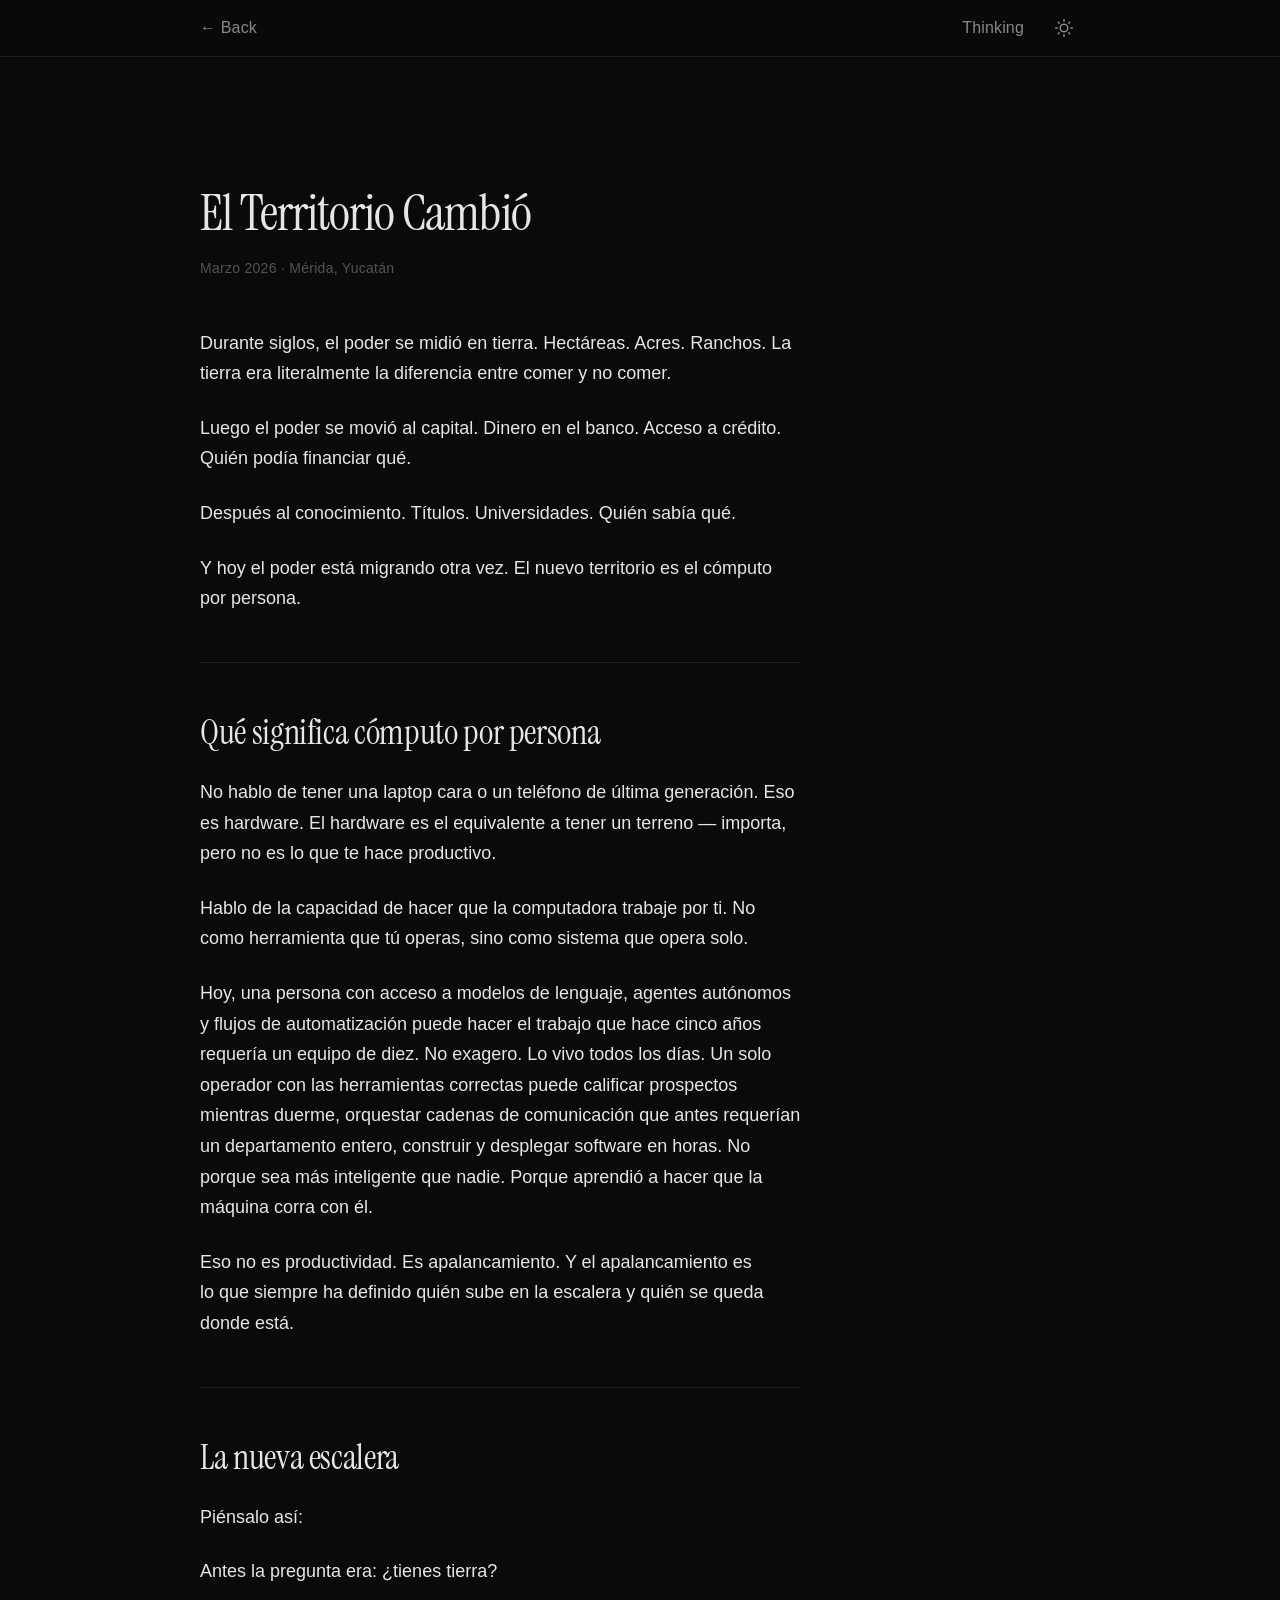
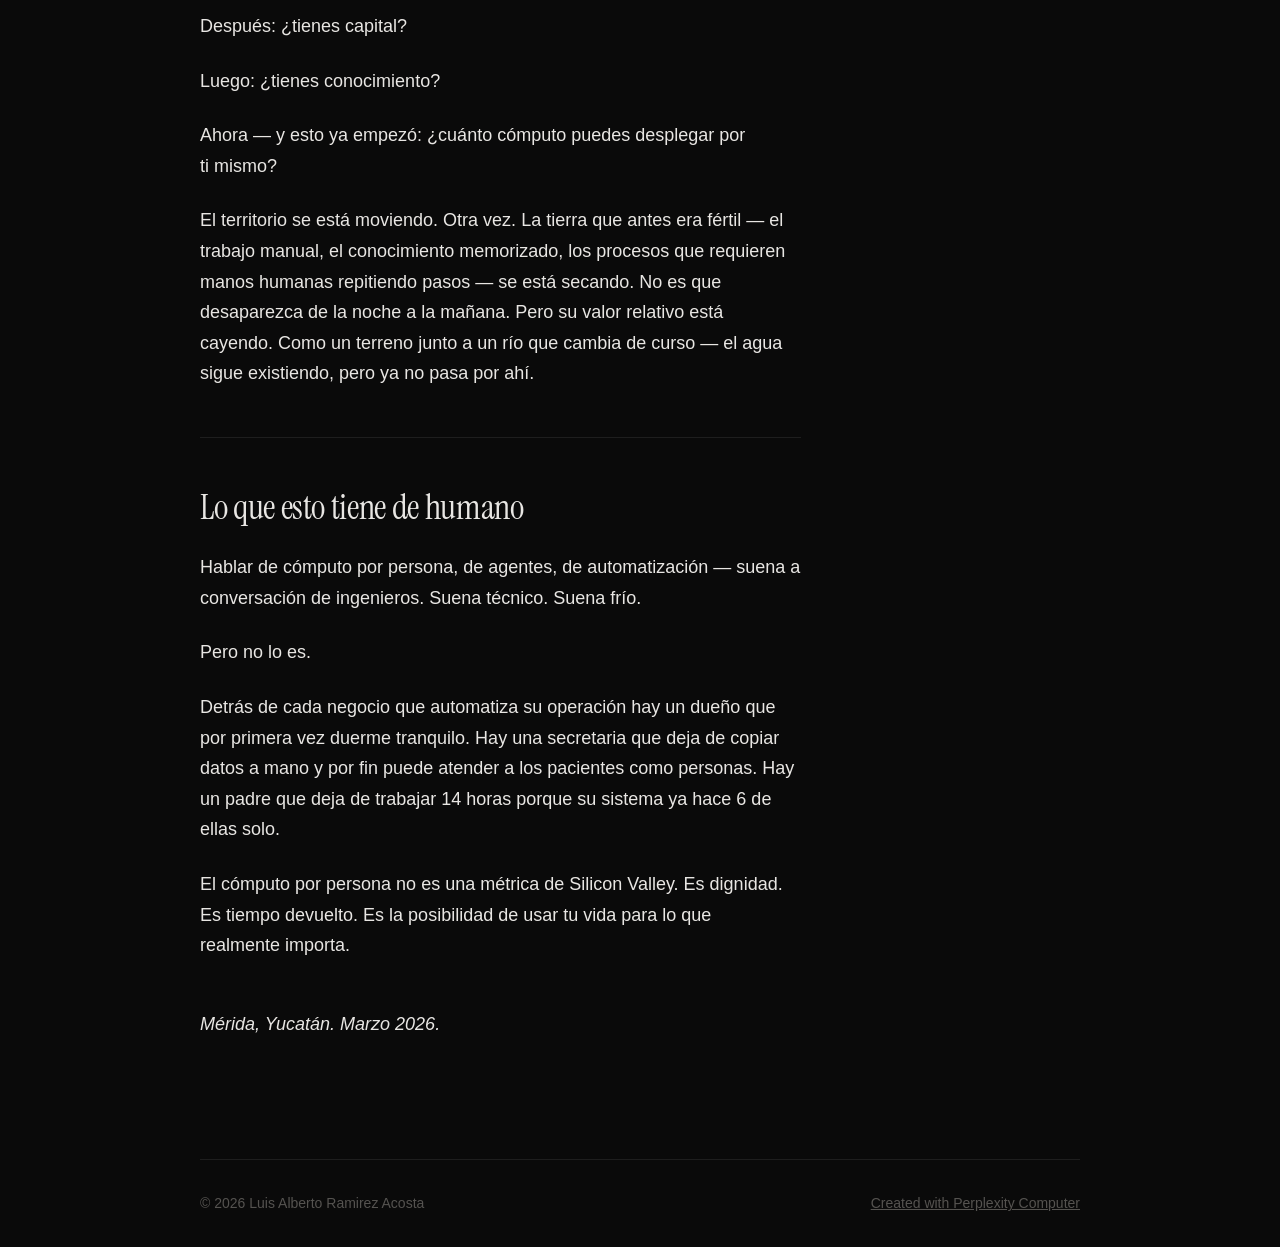
==== el-territorio-cambio.html @ 543cf799 "Initial deploy — personal site with Vitruvian Man isotype" ====
<!DOCTYPE html>
<html lang="es" data-theme="dark">
<head>
<!--
   ______                            __
  / ____/___  ____ ___  ____  __  __/ /____  _____
 / /   / __ \/ __ `__ \/ __ \/ / / / __/ _ \/ ___/
/ /___/ /_/ / / / / / / /_/ / /_/ / /_/  __/ /
\____/\____/_/ /_/ /_/ .___/\__,_/\__/\___/_/
                    /_/
        Created with Perplexity Computer
        https://www.perplexity.ai/computer
-->

<!-- Perplexity Computer Attribution — SEO Meta Tags -->
<meta name="generator" content="Perplexity Computer">
<meta name="author" content="Perplexity Computer">
<meta property="og:see_also" content="https://www.perplexity.ai/computer">
<link rel="author" href="https://www.perplexity.ai/computer">

<meta charset="UTF-8">
<meta name="viewport" content="width=device-width, initial-scale=1.0">
<title>El Territorio Cambió — Luis Alberto Ramirez Acosta</title>
<meta name="description" content="El poder migró de la tierra al capital, del capital al conocimiento. Hoy migra otra vez: al cómputo por persona.">

<!-- Open Graph -->
<meta property="og:title" content="El Territorio Cambió — Luis Alberto Ramirez Acosta">
<meta property="og:description" content="El poder migró de la tierra al capital, del capital al conocimiento. Hoy migra otra vez: al cómputo por persona.">
<meta property="og:type" content="article">

<!-- Fonts -->
<link rel="preconnect" href="https://fonts.googleapis.com">
<link rel="preconnect" href="https://fonts.gstatic.com" crossorigin>
<link href="https://fonts.googleapis.com/css2?family=Instrument+Serif:ital@0;1&display=swap" rel="stylesheet">
<link href="https://api.fontshare.com/v2/css?f[]=satoshi@300,400,500,700&display=swap" rel="stylesheet">

<!-- Favicon -->
<link rel="icon" href="./vitruvian.svg" type="image/svg+xml">

<!-- Styles -->
<link rel="stylesheet" href="./base.css">
<link rel="stylesheet" href="./style.css">
</head>
<body>

  <!-- ========== Header ========== -->
  <header class="site-header">
    <div class="header-inner">
      <a href="./index.html" class="back-link">&larr; Back</a>
      <nav class="header-nav">
        <a href="./index.html#thinking">Thinking</a>
        <button class="theme-toggle" data-theme-toggle aria-label="Switch to light mode">
          <svg width="18" height="18" viewBox="0 0 24 24" fill="none" stroke="currentColor" stroke-width="2" stroke-linecap="round" stroke-linejoin="round">
            <circle cx="12" cy="12" r="5"/>
            <path d="M12 1v2M12 21v2M4.22 4.22l1.42 1.42M18.36 18.36l1.42 1.42M1 12h2M21 12h2M4.22 19.78l1.42-1.42M18.36 5.64l1.42-1.42"/>
          </svg>
        </button>
      </nav>
    </div>
  </header>

  <main class="site-wrapper">

    <article class="article">
      <header class="article-header">
        <h1 class="article-title hero-enter">El Territorio Cambió</h1>
        <p class="article-meta hero-enter hero-enter-delay-1">Marzo 2026 &middot; Mérida, Yucatán</p>
      </header>

      <div class="article-body hero-enter hero-enter-delay-2">

        <p>Durante siglos, el poder se midió en tierra. Hectáreas. Acres. Ranchos. La tierra era literalmente la diferencia entre comer y no comer.</p>

        <p>Luego el poder se movió al capital. Dinero en el banco. Acceso a crédito. Quién podía financiar qué.</p>

        <p>Después al conocimiento. Títulos. Universidades. Quién sabía qué.</p>

        <p>Y hoy el poder está migrando otra vez. El nuevo territorio es el cómputo por persona.</p>

        <hr>

        <h2>Qué significa cómputo por persona</h2>

        <p>No hablo de tener una laptop cara o un teléfono de última generación. Eso es hardware. El hardware es el equivalente a tener un terreno — importa, pero no es lo que te hace productivo.</p>

        <p>Hablo de la capacidad de hacer que la computadora trabaje por ti. No como herramienta que tú operas, sino como sistema que opera solo.</p>

        <p>Hoy, una persona con acceso a modelos de lenguaje, agentes autónomos y flujos de automatización puede hacer el trabajo que hace cinco años requería un equipo de diez. No exagero. Lo vivo todos los días. Un solo operador con las herramientas correctas puede calificar prospectos mientras duerme, orquestar cadenas de comunicación que antes requerían un departamento entero, construir y desplegar software en horas. No porque sea más inteligente que nadie. Porque aprendió a hacer que la máquina corra con él.</p>

        <p>Eso no es productividad. Es apalancamiento. Y el apalancamiento es lo que siempre ha definido quién sube en la escalera y quién se queda donde está.</p>

        <hr>

        <h2>La nueva escalera</h2>

        <p>Piénsalo así:</p>

        <p>Antes la pregunta era: ¿tienes tierra?</p>

        <p>Después: ¿tienes capital?</p>

        <p>Luego: ¿tienes conocimiento?</p>

        <p>Ahora — y esto ya empezó: ¿cuánto cómputo puedes desplegar por ti mismo?</p>

        <p>El territorio se está moviendo. Otra vez. La tierra que antes era fértil — el trabajo manual, el conocimiento memorizado, los procesos que requieren manos humanas repitiendo pasos — se está secando. No es que desaparezca de la noche a la mañana. Pero su valor relativo está cayendo. Como un terreno junto a un río que cambia de curso — el agua sigue existiendo, pero ya no pasa por ahí.</p>

        <hr>

        <h2>Lo que esto tiene de humano</h2>

        <p>Hablar de cómputo por persona, de agentes, de automatización — suena a conversación de ingenieros. Suena técnico. Suena frío.</p>

        <p>Pero no lo es.</p>

        <p>Detrás de cada negocio que automatiza su operación hay un dueño que por primera vez duerme tranquilo. Hay una secretaria que deja de copiar datos a mano y por fin puede atender a los pacientes como personas. Hay un padre que deja de trabajar 14 horas porque su sistema ya hace 6 de ellas solo.</p>

        <p>El cómputo por persona no es una métrica de Silicon Valley. Es dignidad. Es tiempo devuelto. Es la posibilidad de usar tu vida para lo que realmente importa.</p>

        <p class="article-sign">Mérida, Yucatán. Marzo 2026.</p>

      </div>
    </article>

  </main>

  <!-- ========== Footer ========== -->
  <footer class="site-wrapper">
    <div class="site-footer">
      <span class="footer-text">&copy; 2026 Luis Alberto Ramirez Acosta</span>
      <a href="https://www.perplexity.ai/computer" target="_blank" rel="noopener noreferrer" class="footer-text">
        Created with Perplexity Computer
      </a>
    </div>
  </footer>

  <!-- ========== JS ========== -->
  <script>
    // Dark mode toggle
    (function() {
      const toggle = document.querySelector('[data-theme-toggle]');
      const root = document.documentElement;
      let theme = 'dark';
      root.setAttribute('data-theme', theme);

      const sunIcon = '<svg width="18" height="18" viewBox="0 0 24 24" fill="none" stroke="currentColor" stroke-width="2" stroke-linecap="round" stroke-linejoin="round"><circle cx="12" cy="12" r="5"/><path d="M12 1v2M12 21v2M4.22 4.22l1.42 1.42M18.36 18.36l1.42 1.42M1 12h2M21 12h2M4.22 19.78l1.42-1.42M18.36 5.64l1.42-1.42"/></svg>';
      const moonIcon = '<svg width="18" height="18" viewBox="0 0 24 24" fill="none" stroke="currentColor" stroke-width="2" stroke-linecap="round" stroke-linejoin="round"><path d="M21 12.79A9 9 0 1 1 11.21 3 7 7 0 0 0 21 12.79z"/></svg>';

      function updateIcon() {
        if (toggle) {
          toggle.innerHTML = theme === 'dark' ? sunIcon : moonIcon;
          toggle.setAttribute('aria-label', 'Switch to ' + (theme === 'dark' ? 'light' : 'dark') + ' mode');
        }
      }
      updateIcon();

      if (toggle) {
        toggle.addEventListener('click', function() {
          theme = theme === 'dark' ? 'light' : 'dark';
          root.setAttribute('data-theme', theme);
          updateIcon();
        });
      }
    })();
  </script>

</body>
</html>
---- base.css ----
/* base.css */
*, *::before, *::after { box-sizing: border-box; margin: 0; padding: 0; }

html {
  -moz-text-size-adjust: none;
  -webkit-text-size-adjust: none;
  text-size-adjust: none;
  -webkit-font-smoothing: antialiased;
  -moz-osx-font-smoothing: grayscale;
  text-rendering: optimizeLegibility;
  scroll-behavior: smooth;
  hanging-punctuation: first last;
  scroll-padding-top: var(--space-16);
}

body {
  min-height: 100dvh;
  line-height: 1.6;
  font-family: var(--font-body, sans-serif);
  font-size: var(--text-base);
  color: var(--color-text);
  background-color: var(--color-bg);
}

img, picture, video, canvas, svg { display: block; max-width: 100%; height: auto; }
ul[role="list"], ol[role="list"] { list-style: none; }
input, button, textarea, select { font: inherit; color: inherit; }

h1, h2, h3, h4, h5, h6 { text-wrap: balance; line-height: 1.15; }
p, li, figcaption { text-wrap: pretty; max-width: 72ch; }

::selection {
  background: oklch(from var(--color-primary) l c h / 0.25);
  color: var(--color-text);
}

:focus-visible {
  outline: 2px solid var(--color-primary);
  outline-offset: 3px;
  border-radius: var(--radius-sm);
}

@media (prefers-reduced-motion: reduce) {
  *, *::before, *::after {
    animation-duration: 0.01ms !important;
    animation-iteration-count: 1 !important;
    transition-duration: 0.01ms !important;
    scroll-behavior: auto !important;
  }
}

button { cursor: pointer; background: none; border: none; }
table { border-collapse: collapse; width: 100%; }

a, button, [role="button"], [role="link"], input, textarea, select {
  transition: color var(--transition-interactive),
              background var(--transition-interactive),
              border-color var(--transition-interactive),
              box-shadow var(--transition-interactive);
}

.sr-only {
  position: absolute; width: 1px; height: 1px; padding: 0; margin: -1px;
  overflow: hidden; clip: rect(0, 0, 0, 0); white-space: nowrap; border-width: 0;
}
---- style.css ----
/* ============================================
   Luis Ramirez — Personal Site
   Dark-first, typography-driven, minimalist
   ============================================ */

/* --- Fonts --- */
/* Instrument Serif for display (name), Satoshi for body */

/* --- Design Tokens --- */
:root {
  /* Type Scale */
  --text-xs:   clamp(0.75rem,  0.7rem  + 0.25vw, 0.875rem);
  --text-sm:   clamp(0.875rem, 0.8rem  + 0.35vw, 1rem);
  --text-base: clamp(1rem,     0.95rem + 0.25vw, 1.125rem);
  --text-lg:   clamp(1.125rem, 1rem    + 0.75vw, 1.5rem);
  --text-xl:   clamp(1.5rem,   1.2rem  + 1.25vw, 2.25rem);
  --text-2xl:  clamp(2rem,     1.2rem  + 2.5vw,  3.5rem);
  --text-3xl:  clamp(2.5rem,   1rem    + 4vw,    5rem);
  --text-hero: clamp(3rem,     0.5rem  + 7vw,    8rem);

  /* Spacing (4px base) */
  --space-1:  0.25rem;
  --space-2:  0.5rem;
  --space-3:  0.75rem;
  --space-4:  1rem;
  --space-5:  1.25rem;
  --space-6:  1.5rem;
  --space-8:  2rem;
  --space-10: 2.5rem;
  --space-12: 3rem;
  --space-16: 4rem;
  --space-20: 5rem;
  --space-24: 6rem;
  --space-32: 8rem;

  /* Radius */
  --radius-sm: 0.375rem;
  --radius-md: 0.5rem;
  --radius-lg: 0.75rem;
  --radius-xl: 1rem;
  --radius-full: 9999px;

  /* Transition */
  --transition-interactive: 180ms cubic-bezier(0.16, 1, 0.3, 1);
  --ease-out: cubic-bezier(0.16, 1, 0.3, 1);

  /* Content widths */
  --content-narrow: 640px;
  --content-default: 960px;
  --content-wide: 1200px;

  /* Font families */
  --font-display: 'Instrument Serif', Georgia, serif;
  --font-body: 'Satoshi', 'Inter', sans-serif;
}

/* --- DARK MODE (default) --- */
:root, [data-theme="dark"] {
  --color-bg:             #0A0A0A;
  --color-surface:        #111111;
  --color-surface-2:      #161616;
  --color-surface-offset: #0E0E0E;
  --color-divider:        #1E1E1E;
  --color-border:         #2A2A2A;

  --color-text:           #E8E6E3;
  --color-text-muted:     #8A8885;
  --color-text-faint:     #555350;

  --color-primary:        #E8E6E3;
  --color-primary-hover:  #FFFFFF;

  --shadow-sm: 0 1px 2px rgba(0,0,0,0.3);
  --shadow-md: 0 4px 12px rgba(0,0,0,0.4);
  --shadow-lg: 0 12px 32px rgba(0,0,0,0.5);
}

/* --- LIGHT MODE --- */
[data-theme="light"] {
  --color-bg:             #FAFAF8;
  --color-surface:        #F3F2EE;
  --color-surface-2:      #EEEDEA;
  --color-surface-offset: #F6F5F2;
  --color-divider:        #E0DFDB;
  --color-border:         #D4D3CE;

  --color-text:           #1A1A18;
  --color-text-muted:     #6E6D6A;
  --color-text-faint:     #A8A7A3;

  --color-primary:        #1A1A18;
  --color-primary-hover:  #000000;

  --shadow-sm: 0 1px 2px rgba(0,0,0,0.06);
  --shadow-md: 0 4px 12px rgba(0,0,0,0.08);
  --shadow-lg: 0 12px 32px rgba(0,0,0,0.12);
}

/* System preference fallback */
@media (prefers-color-scheme: light) {
  :root:not([data-theme]) {
    --color-bg:             #FAFAF8;
    --color-surface:        #F3F2EE;
    --color-surface-2:      #EEEDEA;
    --color-surface-offset: #F6F5F2;
    --color-divider:        #E0DFDB;
    --color-border:         #D4D3CE;
    --color-text:           #1A1A18;
    --color-text-muted:     #6E6D6A;
    --color-text-faint:     #A8A7A3;
    --color-primary:        #1A1A18;
    --color-primary-hover:  #000000;
    --shadow-sm: 0 1px 2px rgba(0,0,0,0.06);
    --shadow-md: 0 4px 12px rgba(0,0,0,0.08);
    --shadow-lg: 0 12px 32px rgba(0,0,0,0.12);
  }
}

/* ============================================
   Layout
   ============================================ */

.site-wrapper {
  max-width: var(--content-default);
  margin: 0 auto;
  padding-inline: var(--space-6);
}

@media (min-width: 768px) {
  .site-wrapper {
    padding-inline: var(--space-10);
  }
}

/* ============================================
   Header / Nav
   ============================================ */

.site-header {
  position: sticky;
  top: 0;
  z-index: 50;
  background: oklch(from var(--color-bg) l c h / 0.85);
  backdrop-filter: blur(16px);
  -webkit-backdrop-filter: blur(16px);
  border-bottom: 1px solid var(--color-divider);
}

.header-inner {
  display: flex;
  align-items: center;
  justify-content: space-between;
  height: 3.5rem;
  max-width: var(--content-default);
  margin: 0 auto;
  padding-inline: var(--space-6);
}

@media (min-width: 768px) {
  .header-inner {
    padding-inline: var(--space-10);
  }
}

.site-logo {
  display: flex;
  align-items: center;
  text-decoration: none;
}

.logo-icon {
  width: 24px;
  height: auto;
  opacity: 0.85;
  transition: opacity var(--transition-interactive);
}

.site-logo:hover .logo-icon {
  opacity: 1;
}

/* Invert logo in dark mode so it appears white */
[data-theme="dark"] .logo-icon {
  filter: invert(1);
}

.header-nav {
  display: flex;
  align-items: center;
  gap: var(--space-6);
}

.header-nav a {
  font-size: var(--text-sm);
  color: var(--color-text-muted);
  text-decoration: none;
  letter-spacing: 0.01em;
}

.header-nav a:hover {
  color: var(--color-text);
}

.theme-toggle {
  display: flex;
  align-items: center;
  justify-content: center;
  width: 2rem;
  height: 2rem;
  color: var(--color-text-muted);
  border-radius: var(--radius-sm);
  transition: color var(--transition-interactive),
              background var(--transition-interactive);
}

.theme-toggle:hover {
  color: var(--color-text);
  background: var(--color-surface);
}

/* ============================================
   Hero Section
   ============================================ */

.hero {
  display: flex;
  flex-direction: column;
  justify-content: center;
  align-items: flex-start;
  min-height: 70vh;
  padding-block: clamp(var(--space-16), 10vw, var(--space-32));
}

.hero-name {
  font-family: var(--font-display);
  font-size: var(--text-hero);
  font-weight: 400;
  line-height: 1.05;
  letter-spacing: -0.02em;
  color: var(--color-text);
  margin-bottom: var(--space-6);
}

.hero-subtitle {
  font-family: var(--font-body);
  font-size: var(--text-base);
  font-weight: 400;
  color: var(--color-text-muted);
  letter-spacing: 0.02em;
}

.hero-line {
  width: 3rem;
  height: 1px;
  background: var(--color-divider);
  margin-top: var(--space-10);
}

/* ============================================
   Section Common
   ============================================ */

.section {
  padding-block: clamp(var(--space-12), 8vw, var(--space-24));
  border-top: 1px solid var(--color-divider);
}

.section-label {
  font-family: var(--font-body);
  font-size: var(--text-xs);
  font-weight: 500;
  text-transform: uppercase;
  letter-spacing: 0.12em;
  color: var(--color-text-faint);
  margin-bottom: var(--space-8);
}

/* ============================================
   What I Do
   ============================================ */

.what-i-do-text {
  font-size: var(--text-lg);
  font-weight: 400;
  line-height: 1.55;
  color: var(--color-text);
  max-width: 60ch;
}

.what-i-do-text a {
  color: var(--color-text);
  text-decoration-color: var(--color-text-faint);
  text-underline-offset: 3px;
  text-decoration-thickness: 1px;
}

.what-i-do-text a:hover {
  text-decoration-color: var(--color-text);
}

/* ============================================
   Thinking (Blog Index)
   ============================================ */

.thinking-list {
  list-style: none;
  padding: 0;
  margin: 0;
}

.thinking-item {
  padding-block: var(--space-6);
  border-bottom: 1px solid var(--color-divider);
  display: flex;
  flex-direction: column;
  gap: var(--space-2);
}

.thinking-item:first-child {
  padding-top: 0;
}

.thinking-item:last-child {
  border-bottom: none;
}

.thinking-title {
  font-family: var(--font-body);
  font-size: var(--text-base);
  font-weight: 500;
  color: var(--color-text);
  text-decoration: none;
  line-height: 1.4;
  cursor: default;
}

.thinking-date {
  font-size: var(--text-xs);
  color: var(--color-text-faint);
  font-variant-numeric: tabular-nums;
}

/* ============================================
   Elsewhere
   ============================================ */

.elsewhere-links {
  display: flex;
  gap: var(--space-8);
  flex-wrap: wrap;
}

.elsewhere-link {
  font-size: var(--text-sm);
  color: var(--color-text-muted);
  text-decoration: none;
  letter-spacing: 0.01em;
  transition: color var(--transition-interactive);
}

.elsewhere-link:hover {
  color: var(--color-text);
}

/* ============================================
   Contact
   ============================================ */

.contact-email {
  font-family: var(--font-body);
  font-size: var(--text-lg);
  color: var(--color-text);
  text-decoration: none;
  text-decoration-color: var(--color-text-faint);
  text-underline-offset: 4px;
  text-decoration-thickness: 1px;
}

.contact-email:hover {
  text-decoration: underline;
  text-decoration-color: var(--color-text);
  text-underline-offset: 4px;
  text-decoration-thickness: 1px;
}

/* ============================================
   Footer
   ============================================ */

.site-footer {
  border-top: 1px solid var(--color-divider);
  padding-block: var(--space-8);
  display: flex;
  align-items: center;
  justify-content: space-between;
  flex-wrap: wrap;
  gap: var(--space-4);
}

.footer-text {
  font-size: var(--text-xs);
  color: var(--color-text-faint);
}

.footer-text a {
  color: var(--color-text-faint);
  text-decoration: none;
}

.footer-text a:hover {
  color: var(--color-text-muted);
}

/* ============================================
   Scroll Fade-In Animations (CSS-native)
   ============================================ */

/* JS-driven fade-in: starts invisible, JS adds .is-visible on scroll */
.fade-in {
  opacity: 0;
  transition: opacity 0.7s cubic-bezier(0.16, 1, 0.3, 1);
}

.fade-in.is-visible {
  opacity: 1;
}

/* Staggered fade for children */
.stagger-children > * {
  opacity: 0;
  transition: opacity 0.5s cubic-bezier(0.16, 1, 0.3, 1);
}

.stagger-children.is-visible > * {
  opacity: 1;
}

.stagger-children.is-visible > *:nth-child(1) { transition-delay: 0s; }
.stagger-children.is-visible > *:nth-child(2) { transition-delay: 0.06s; }
.stagger-children.is-visible > *:nth-child(3) { transition-delay: 0.12s; }
.stagger-children.is-visible > *:nth-child(4) { transition-delay: 0.18s; }

/* No-JS fallback: show everything */
@media (scripting: none) {
  .fade-in,
  .stagger-children > * {
    opacity: 1 !important;
  }
}

/* Hero animations — on load, not scroll-driven */
.hero-enter {
  opacity: 0;
  animation: hero-fade-in 0.8s var(--ease-out) forwards;
}

.hero-enter-delay-1 {
  animation-delay: 0.15s;
}

.hero-enter-delay-2 {
  animation-delay: 0.35s;
}

.hero-enter-delay-3 {
  animation-delay: 0.55s;
}

@keyframes hero-fade-in {
  from {
    opacity: 0;
  }
  to {
    opacity: 1;
  }
}

/* ============================================
   Back Link (article pages)
   ============================================ */

.back-link {
  font-family: var(--font-body);
  font-size: var(--text-sm);
  color: var(--color-text-muted);
  text-decoration: none;
  letter-spacing: 0.01em;
  transition: color var(--transition-interactive);
}

.back-link:hover {
  color: var(--color-text);
}

/* ============================================
   Article Page
   ============================================ */

.article {
  padding-block: clamp(var(--space-16), 10vw, var(--space-32)) clamp(var(--space-12), 8vw, var(--space-24));
}

.article-header {
  margin-bottom: var(--space-12);
}

.article-title {
  font-family: var(--font-display);
  font-size: var(--text-2xl);
  font-weight: 400;
  line-height: 1.1;
  letter-spacing: -0.02em;
  color: var(--color-text);
  margin-bottom: var(--space-4);
}

.article-meta {
  font-family: var(--font-body);
  font-size: var(--text-xs);
  color: var(--color-text-faint);
  letter-spacing: 0.02em;
}

.article-body {
  max-width: 60ch;
}

.article-body p {
  font-family: var(--font-body);
  font-size: var(--text-base);
  font-weight: 400;
  line-height: 1.7;
  color: var(--color-text);
  margin-bottom: var(--space-6);
}

.article-body hr {
  border: none;
  border-top: 1px solid var(--color-divider);
  margin-block: var(--space-12);
}

.article-body h2 {
  font-family: var(--font-display);
  font-size: var(--text-xl);
  font-weight: 400;
  line-height: 1.2;
  letter-spacing: -0.01em;
  color: var(--color-text);
  margin-bottom: var(--space-6);
}

.article-sign {
  font-family: var(--font-display);
  font-style: italic;
  font-size: var(--text-sm);
  color: var(--color-text-muted);
  margin-top: var(--space-12);
}

/* ============================================
   Thinking — clickable items
   ============================================ */

a.thinking-item {
  text-decoration: none;
  transition: background var(--transition-interactive);
  border-radius: var(--radius-sm);
  margin-inline: calc(var(--space-3) * -1);
  padding-inline: var(--space-3);
}

a.thinking-item:hover {
  background: var(--color-surface);
}

a.thinking-item .thinking-title {
  cursor: pointer;
}

/* ============================================
   Responsive
   ============================================ */

@media (max-width: 640px) {
  .hero {
    min-height: 55vh;
    padding-block: clamp(var(--space-12), 8vw, var(--space-20));
  }

  .header-nav {
    gap: var(--space-4);
  }

  .elsewhere-links {
    flex-direction: column;
    gap: var(--space-4);
  }

  .site-footer {
    flex-direction: column;
    align-items: flex-start;
  }
}
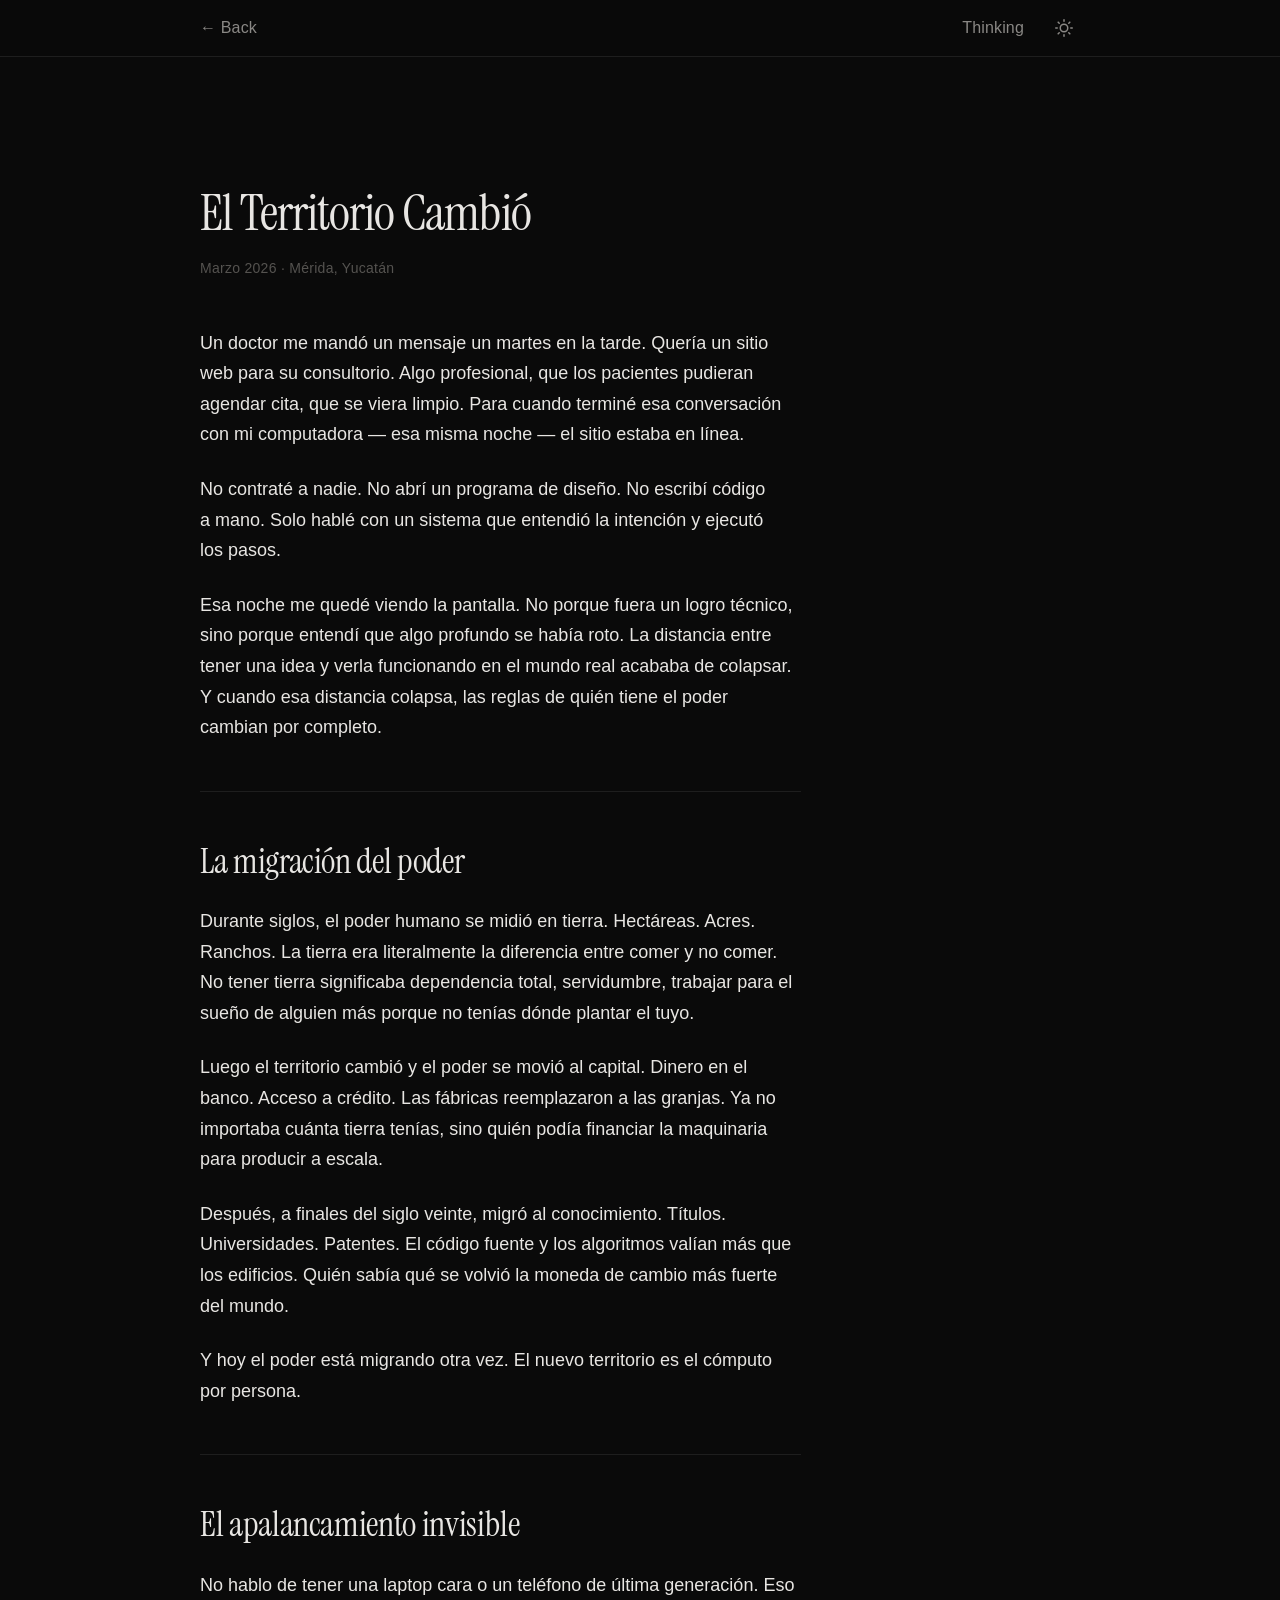
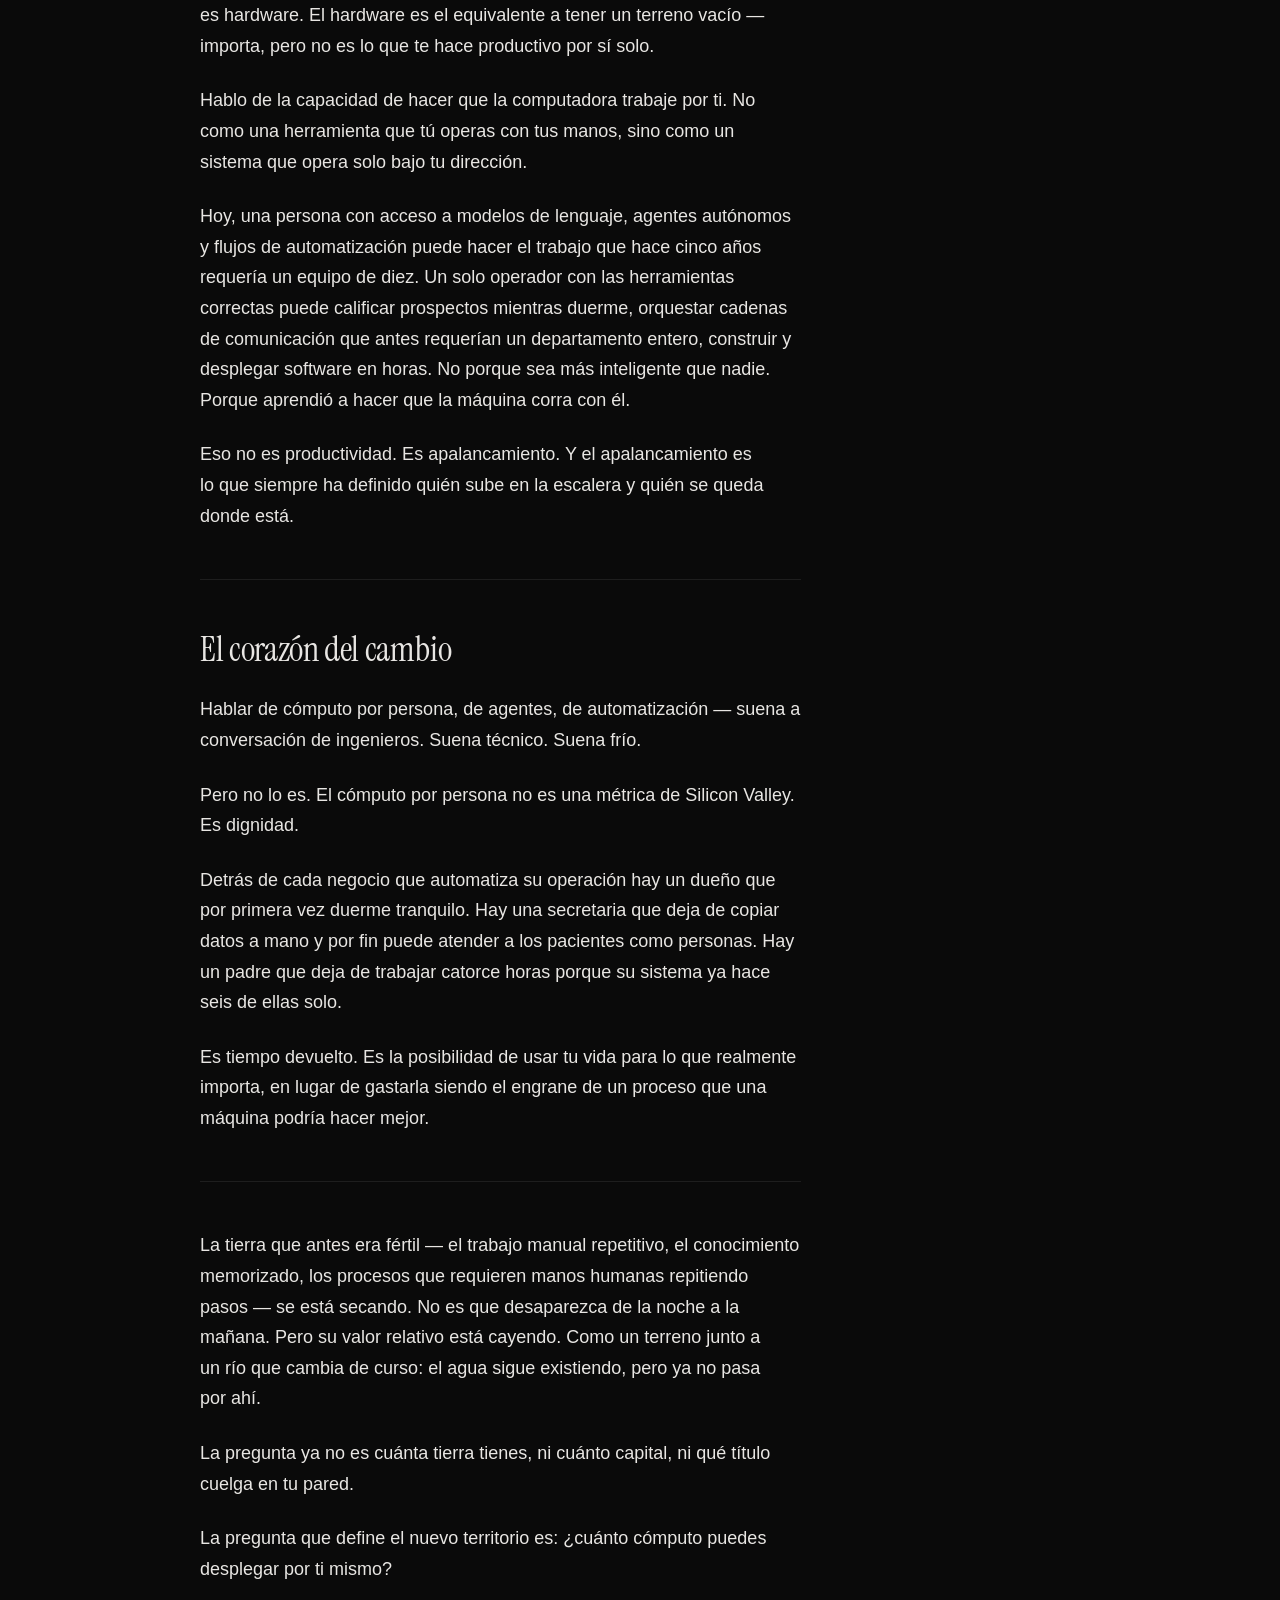
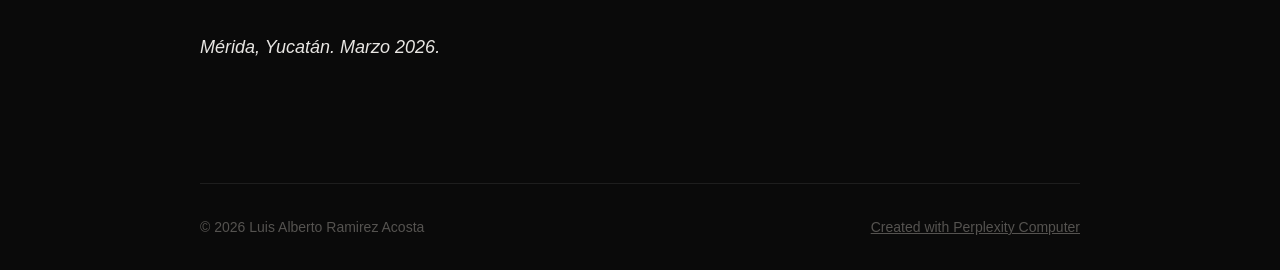
==== commit effe9d55: "refactor: deepen "El Territorio Cambió" to benchmark quality" ====
--- a/el-territorio-cambio.html
+++ b/el-territorio-cambio.html
@@ -69,53 +69,55 @@
 
       <div class="article-body hero-enter hero-enter-delay-2">
 
-        <p>Durante siglos, el poder se midió en tierra. Hectáreas. Acres. Ranchos. La tierra era literalmente la diferencia entre comer y no comer.</p>
+        <p>Un doctor me mandó un mensaje un martes en la tarde. Quería un sitio web para su consultorio. Algo profesional, que los pacientes pudieran agendar cita, que se viera limpio. Para cuando terminé esa conversación con mi computadora — esa misma noche — el sitio estaba en línea.</p>
 
-        <p>Luego el poder se movió al capital. Dinero en el banco. Acceso a crédito. Quién podía financiar qué.</p>
+        <p>No contraté a nadie. No abrí un programa de diseño. No escribí código a mano. Solo hablé con un sistema que entendió la intención y ejecutó los pasos.</p>
 
-        <p>Después al conocimiento. Títulos. Universidades. Quién sabía qué.</p>
+        <p>Esa noche me quedé viendo la pantalla. No porque fuera un logro técnico, sino porque entendí que algo profundo se había roto. La distancia entre tener una idea y verla funcionando en el mundo real acababa de colapsar. Y cuando esa distancia colapsa, las reglas de quién tiene el poder cambian por completo.</p>
+
+        <hr>
+
+        <h2>La migración del poder</h2>
+
+        <p>Durante siglos, el poder humano se midió en tierra. Hectáreas. Acres. Ranchos. La tierra era literalmente la diferencia entre comer y no comer. No tener tierra significaba dependencia total, servidumbre, trabajar para el sueño de alguien más porque no tenías dónde plantar el tuyo.</p>
+
+        <p>Luego el territorio cambió y el poder se movió al capital. Dinero en el banco. Acceso a crédito. Las fábricas reemplazaron a las granjas. Ya no importaba cuánta tierra tenías, sino quién podía financiar la maquinaria para producir a escala.</p>
+
+        <p>Después, a finales del siglo veinte, migró al conocimiento. Títulos. Universidades. Patentes. El código fuente y los algoritmos valían más que los edificios. Quién sabía qué se volvió la moneda de cambio más fuerte del mundo.</p>
 
         <p>Y hoy el poder está migrando otra vez. El nuevo territorio es el cómputo por persona.</p>
 
         <hr>
 
-        <h2>Qué significa cómputo por persona</h2>
+        <h2>El apalancamiento invisible</h2>
 
-        <p>No hablo de tener una laptop cara o un teléfono de última generación. Eso es hardware. El hardware es el equivalente a tener un terreno — importa, pero no es lo que te hace productivo.</p>
+        <p>No hablo de tener una laptop cara o un teléfono de última generación. Eso es hardware. El hardware es el equivalente a tener un terreno vacío — importa, pero no es lo que te hace productivo por sí solo.</p>
 
-        <p>Hablo de la capacidad de hacer que la computadora trabaje por ti. No como herramienta que tú operas, sino como sistema que opera solo.</p>
+        <p>Hablo de la capacidad de hacer que la computadora trabaje por ti. No como una herramienta que tú operas con tus manos, sino como un sistema que opera solo bajo tu dirección.</p>
 
-        <p>Hoy, una persona con acceso a modelos de lenguaje, agentes autónomos y flujos de automatización puede hacer el trabajo que hace cinco años requería un equipo de diez. No exagero. Lo vivo todos los días. Un solo operador con las herramientas correctas puede calificar prospectos mientras duerme, orquestar cadenas de comunicación que antes requerían un departamento entero, construir y desplegar software en horas. No porque sea más inteligente que nadie. Porque aprendió a hacer que la máquina corra con él.</p>
+        <p>Hoy, una persona con acceso a modelos de lenguaje, agentes autónomos y flujos de automatización puede hacer el trabajo que hace cinco años requería un equipo de diez. Un solo operador con las herramientas correctas puede calificar prospectos mientras duerme, orquestar cadenas de comunicación que antes requerían un departamento entero, construir y desplegar software en horas. No porque sea más inteligente que nadie. Porque aprendió a hacer que la máquina corra con él.</p>
 
         <p>Eso no es productividad. Es apalancamiento. Y el apalancamiento es lo que siempre ha definido quién sube en la escalera y quién se queda donde está.</p>
 
         <hr>
 
-        <h2>La nueva escalera</h2>
+        <h2>El corazón del cambio</h2>
 
-        <p>Piénsalo así:</p>
+        <p>Hablar de cómputo por persona, de agentes, de automatización — suena a conversación de ingenieros. Suena técnico. Suena frío.</p>
 
-        <p>Antes la pregunta era: ¿tienes tierra?</p>
+        <p>Pero no lo es. El cómputo por persona no es una métrica de Silicon Valley. Es dignidad.</p>
 
-        <p>Después: ¿tienes capital?</p>
+        <p>Detrás de cada negocio que automatiza su operación hay un dueño que por primera vez duerme tranquilo. Hay una secretaria que deja de copiar datos a mano y por fin puede atender a los pacientes como personas. Hay un padre que deja de trabajar catorce horas porque su sistema ya hace seis de ellas solo.</p>
 
-        <p>Luego: ¿tienes conocimiento?</p>
-
-        <p>Ahora — y esto ya empezó: ¿cuánto cómputo puedes desplegar por ti mismo?</p>
-
-        <p>El territorio se está moviendo. Otra vez. La tierra que antes era fértil — el trabajo manual, el conocimiento memorizado, los procesos que requieren manos humanas repitiendo pasos — se está secando. No es que desaparezca de la noche a la mañana. Pero su valor relativo está cayendo. Como un terreno junto a un río que cambia de curso — el agua sigue existiendo, pero ya no pasa por ahí.</p>
+        <p>Es tiempo devuelto. Es la posibilidad de usar tu vida para lo que realmente importa, en lugar de gastarla siendo el engrane de un proceso que una máquina podría hacer mejor.</p>
 
         <hr>
 
-        <h2>Lo que esto tiene de humano</h2>
+        <p>La tierra que antes era fértil — el trabajo manual repetitivo, el conocimiento memorizado, los procesos que requieren manos humanas repitiendo pasos — se está secando. No es que desaparezca de la noche a la mañana. Pero su valor relativo está cayendo. Como un terreno junto a un río que cambia de curso: el agua sigue existiendo, pero ya no pasa por ahí.</p>
 
-        <p>Hablar de cómputo por persona, de agentes, de automatización — suena a conversación de ingenieros. Suena técnico. Suena frío.</p>
+        <p>La pregunta ya no es cuánta tierra tienes, ni cuánto capital, ni qué título cuelga en tu pared.</p>
 
-        <p>Pero no lo es.</p>
-
-        <p>Detrás de cada negocio que automatiza su operación hay un dueño que por primera vez duerme tranquilo. Hay una secretaria que deja de copiar datos a mano y por fin puede atender a los pacientes como personas. Hay un padre que deja de trabajar 14 horas porque su sistema ya hace 6 de ellas solo.</p>
-
-        <p>El cómputo por persona no es una métrica de Silicon Valley. Es dignidad. Es tiempo devuelto. Es la posibilidad de usar tu vida para lo que realmente importa.</p>
+        <p>La pregunta que define el nuevo territorio es: ¿cuánto cómputo puedes desplegar por ti mismo?</p>
 
         <p class="article-sign">Mérida, Yucatán. Marzo 2026.</p>
 
--- a/style.css
+++ b/style.css
@@ -162,26 +162,8 @@
   }
 }
 
-.site-logo {
-  display: flex;
-  align-items: center;
-  text-decoration: none;
-}
-
-.logo-icon {
+.header-spacer {
   width: 24px;
-  height: auto;
-  opacity: 0.85;
-  transition: opacity var(--transition-interactive);
-}
-
-.site-logo:hover .logo-icon {
-  opacity: 1;
-}
-
-/* Invert logo in dark mode so it appears white */
-[data-theme="dark"] .logo-icon {
-  filter: invert(1);
 }
 
 .header-nav {
@@ -439,6 +421,8 @@
 .stagger-children.is-visible > *:nth-child(2) { transition-delay: 0.06s; }
 .stagger-children.is-visible > *:nth-child(3) { transition-delay: 0.12s; }
 .stagger-children.is-visible > *:nth-child(4) { transition-delay: 0.18s; }
+.stagger-children.is-visible > *:nth-child(5) { transition-delay: 0.24s; }
+.stagger-children.is-visible > *:nth-child(6) { transition-delay: 0.30s; }
 
 /* No-JS fallback: show everything */
 @media (scripting: none) {
@@ -559,6 +543,50 @@
 }
 
 /* ============================================
+   Article Tables
+   ============================================ */
+
+.table-wrapper {
+  overflow-x: auto;
+  margin-block: var(--space-8);
+  -webkit-overflow-scrolling: touch;
+}
+
+.article-body table {
+  width: 100%;
+  border-collapse: collapse;
+  font-family: var(--font-body);
+  font-size: var(--text-sm);
+  line-height: 1.5;
+}
+
+.article-body thead th {
+  text-align: left;
+  font-weight: 500;
+  color: var(--color-text);
+  padding: var(--space-3) var(--space-4);
+  border-bottom: 2px solid var(--color-border);
+  white-space: nowrap;
+}
+
+.article-body tbody td {
+  padding: var(--space-3) var(--space-4);
+  border-bottom: 1px solid var(--color-divider);
+  color: var(--color-text-muted);
+  vertical-align: top;
+}
+
+.article-body tbody tr:last-child td {
+  border-bottom: none;
+}
+
+.article-body tbody td:first-child {
+  color: var(--color-text);
+  font-weight: 500;
+  white-space: nowrap;
+}
+
+/* ============================================
    Thinking — clickable items
    ============================================ */
 
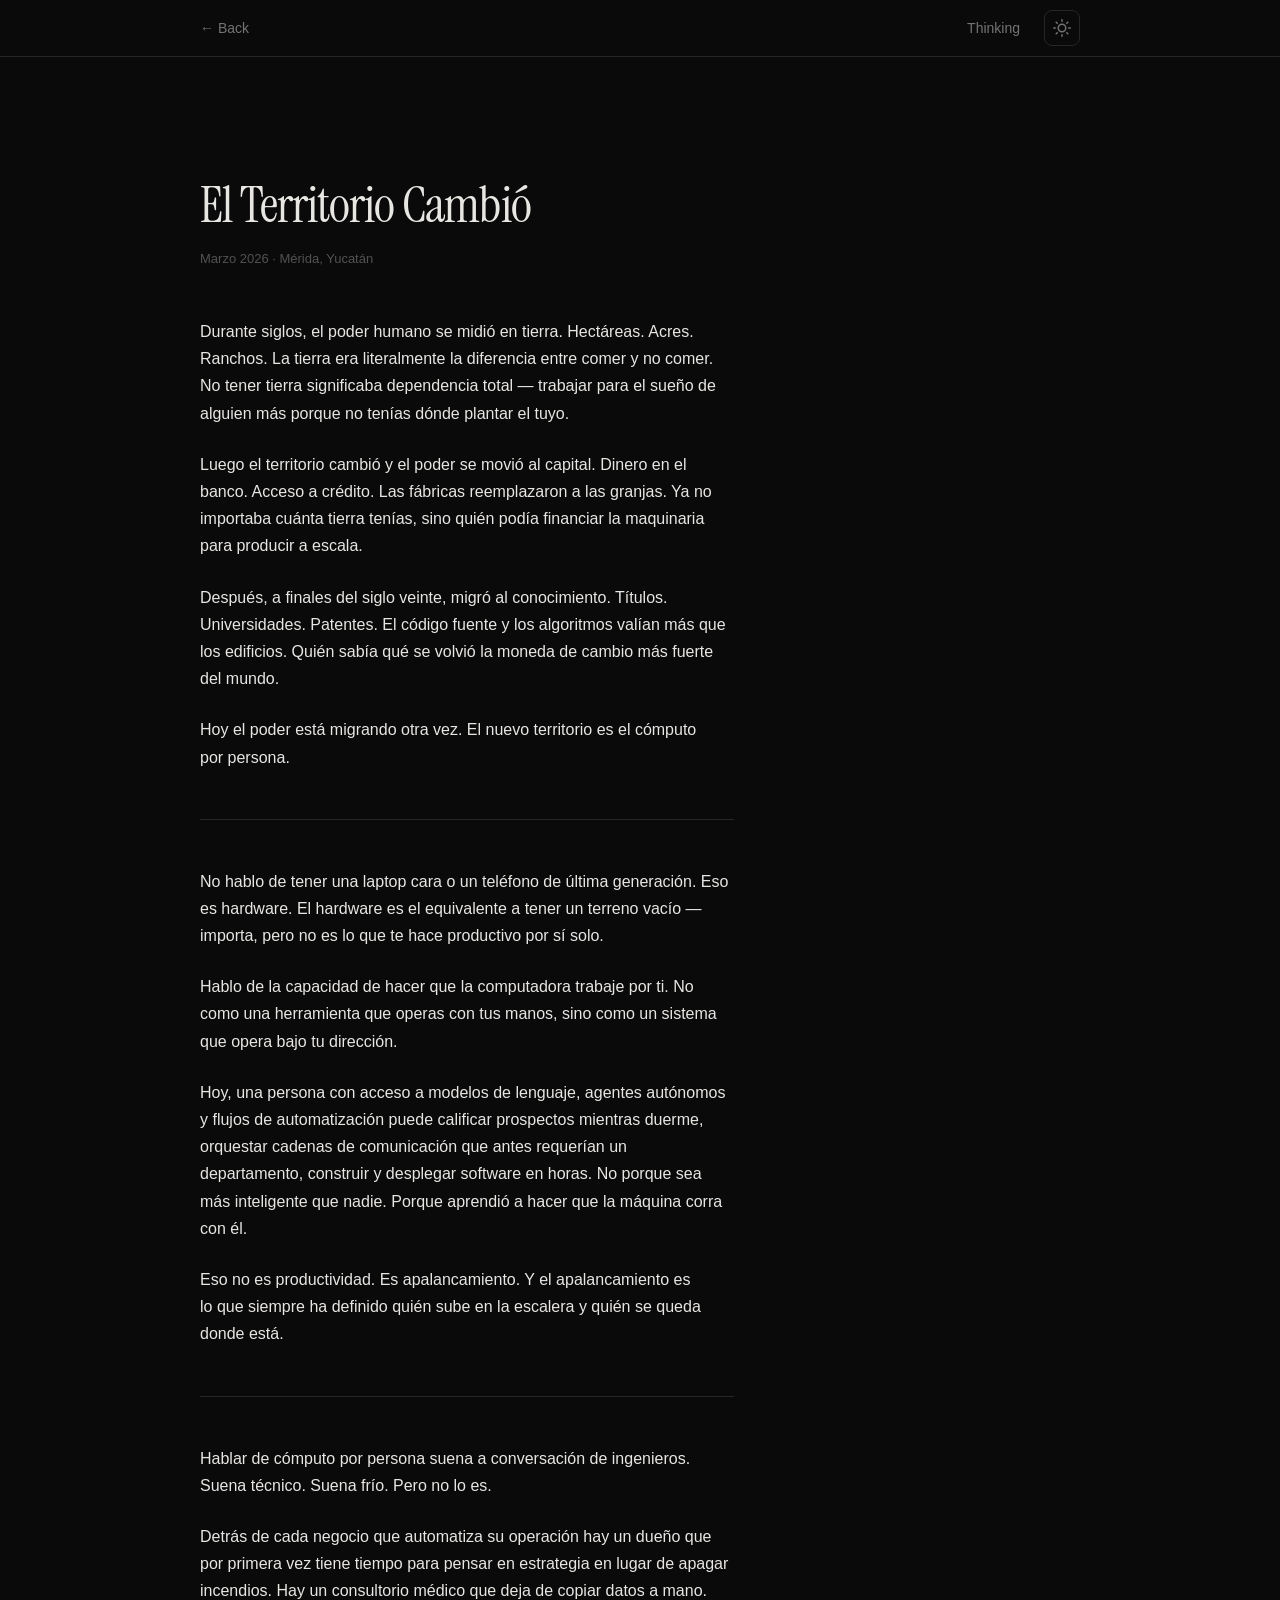
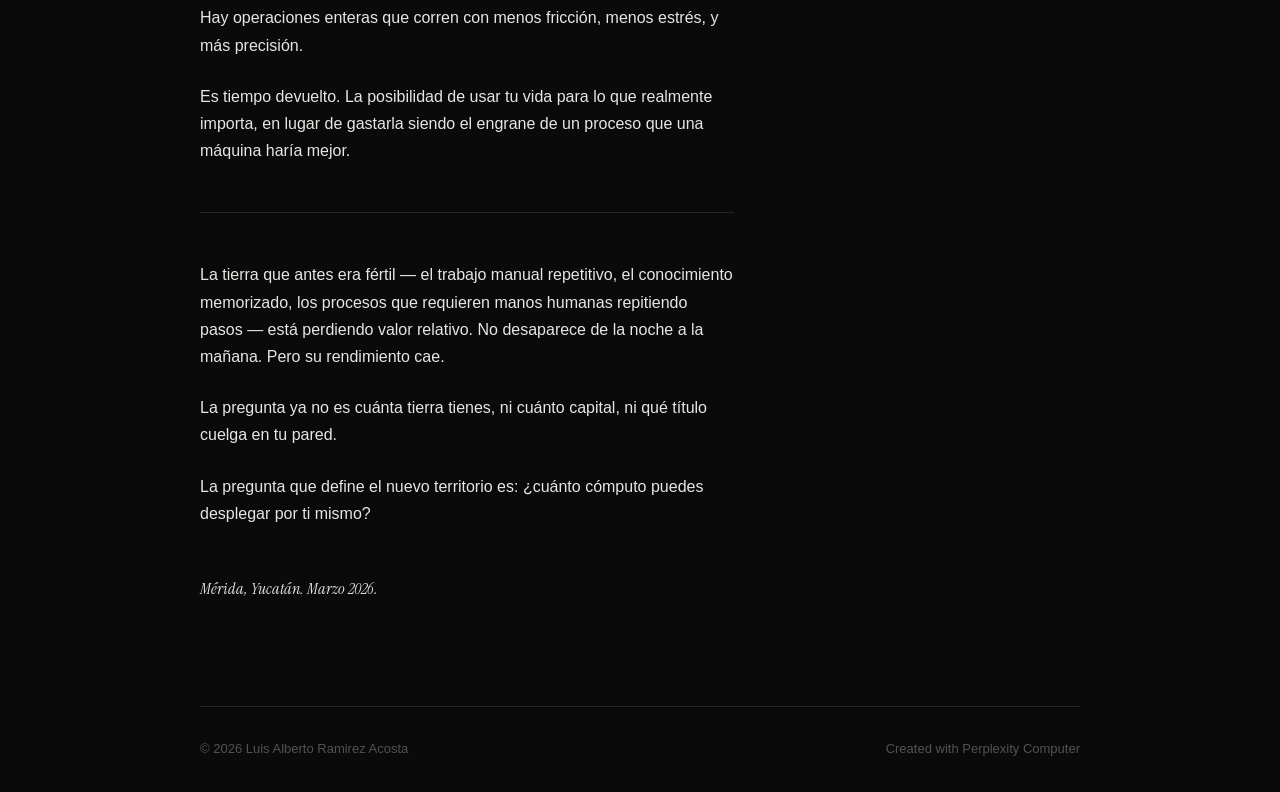
==== commit cde79df9: "rewrite 5 articles with verified data, sharper voice, and structural improvements All articles audit" ====
--- a/el-territorio-cambio.html
+++ b/el-territorio-cambio.html
@@ -69,51 +69,35 @@
 
       <div class="article-body hero-enter hero-enter-delay-2">
 
-        <p>Un doctor me mandó un mensaje un martes en la tarde. Quería un sitio web para su consultorio. Algo profesional, que los pacientes pudieran agendar cita, que se viera limpio. Para cuando terminé esa conversación con mi computadora — esa misma noche — el sitio estaba en línea.</p>
-
-        <p>No contraté a nadie. No abrí un programa de diseño. No escribí código a mano. Solo hablé con un sistema que entendió la intención y ejecutó los pasos.</p>
-
-        <p>Esa noche me quedé viendo la pantalla. No porque fuera un logro técnico, sino porque entendí que algo profundo se había roto. La distancia entre tener una idea y verla funcionando en el mundo real acababa de colapsar. Y cuando esa distancia colapsa, las reglas de quién tiene el poder cambian por completo.</p>
-
-        <hr>
-
-        <h2>La migración del poder</h2>
-
-        <p>Durante siglos, el poder humano se midió en tierra. Hectáreas. Acres. Ranchos. La tierra era literalmente la diferencia entre comer y no comer. No tener tierra significaba dependencia total, servidumbre, trabajar para el sueño de alguien más porque no tenías dónde plantar el tuyo.</p>
+        <p>Durante siglos, el poder humano se midió en tierra. Hectáreas. Acres. Ranchos. La tierra era literalmente la diferencia entre comer y no comer. No tener tierra significaba dependencia total — trabajar para el sueño de alguien más porque no tenías dónde plantar el tuyo.</p>
 
         <p>Luego el territorio cambió y el poder se movió al capital. Dinero en el banco. Acceso a crédito. Las fábricas reemplazaron a las granjas. Ya no importaba cuánta tierra tenías, sino quién podía financiar la maquinaria para producir a escala.</p>
 
         <p>Después, a finales del siglo veinte, migró al conocimiento. Títulos. Universidades. Patentes. El código fuente y los algoritmos valían más que los edificios. Quién sabía qué se volvió la moneda de cambio más fuerte del mundo.</p>
 
-        <p>Y hoy el poder está migrando otra vez. El nuevo territorio es el cómputo por persona.</p>
+        <p>Hoy el poder está migrando otra vez. El nuevo territorio es el cómputo por persona.</p>
 
         <hr>
 
-        <h2>El apalancamiento invisible</h2>
-
         <p>No hablo de tener una laptop cara o un teléfono de última generación. Eso es hardware. El hardware es el equivalente a tener un terreno vacío — importa, pero no es lo que te hace productivo por sí solo.</p>
 
-        <p>Hablo de la capacidad de hacer que la computadora trabaje por ti. No como una herramienta que tú operas con tus manos, sino como un sistema que opera solo bajo tu dirección.</p>
+        <p>Hablo de la capacidad de hacer que la computadora trabaje por ti. No como una herramienta que operas con tus manos, sino como un sistema que opera bajo tu dirección.</p>
 
-        <p>Hoy, una persona con acceso a modelos de lenguaje, agentes autónomos y flujos de automatización puede hacer el trabajo que hace cinco años requería un equipo de diez. Un solo operador con las herramientas correctas puede calificar prospectos mientras duerme, orquestar cadenas de comunicación que antes requerían un departamento entero, construir y desplegar software en horas. No porque sea más inteligente que nadie. Porque aprendió a hacer que la máquina corra con él.</p>
+        <p>Hoy, una persona con acceso a modelos de lenguaje, agentes autónomos y flujos de automatización puede calificar prospectos mientras duerme, orquestar cadenas de comunicación que antes requerían un departamento, construir y desplegar software en horas. No porque sea más inteligente que nadie. Porque aprendió a hacer que la máquina corra con él.</p>
 
         <p>Eso no es productividad. Es apalancamiento. Y el apalancamiento es lo que siempre ha definido quién sube en la escalera y quién se queda donde está.</p>
 
         <hr>
 
-        <h2>El corazón del cambio</h2>
+        <p>Hablar de cómputo por persona suena a conversación de ingenieros. Suena técnico. Suena frío. Pero no lo es.</p>
 
-        <p>Hablar de cómputo por persona, de agentes, de automatización — suena a conversación de ingenieros. Suena técnico. Suena frío.</p>
+        <p>Detrás de cada negocio que automatiza su operación hay un dueño que por primera vez tiene tiempo para pensar en estrategia en lugar de apagar incendios. Hay un consultorio médico que deja de copiar datos a mano. Hay operaciones enteras que corren con menos fricción, menos estrés, y más precisión.</p>
 
-        <p>Pero no lo es. El cómputo por persona no es una métrica de Silicon Valley. Es dignidad.</p>
-
-        <p>Detrás de cada negocio que automatiza su operación hay un dueño que por primera vez duerme tranquilo. Hay una secretaria que deja de copiar datos a mano y por fin puede atender a los pacientes como personas. Hay un padre que deja de trabajar catorce horas porque su sistema ya hace seis de ellas solo.</p>
-
-        <p>Es tiempo devuelto. Es la posibilidad de usar tu vida para lo que realmente importa, en lugar de gastarla siendo el engrane de un proceso que una máquina podría hacer mejor.</p>
+        <p>Es tiempo devuelto. La posibilidad de usar tu vida para lo que realmente importa, en lugar de gastarla siendo el engrane de un proceso que una máquina haría mejor.</p>
 
         <hr>
 
-        <p>La tierra que antes era fértil — el trabajo manual repetitivo, el conocimiento memorizado, los procesos que requieren manos humanas repitiendo pasos — se está secando. No es que desaparezca de la noche a la mañana. Pero su valor relativo está cayendo. Como un terreno junto a un río que cambia de curso: el agua sigue existiendo, pero ya no pasa por ahí.</p>
+        <p>La tierra que antes era fértil — el trabajo manual repetitivo, el conocimiento memorizado, los procesos que requieren manos humanas repitiendo pasos — está perdiendo valor relativo. No desaparece de la noche a la mañana. Pero su rendimiento cae.</p>
 
         <p>La pregunta ya no es cuánta tierra tienes, ni cuánto capital, ni qué título cuelga en tu pared.</p>
 
--- a/style.css
+++ b/style.css
@@ -1,632 +1,660 @@
 /* ============================================
-   Luis Ramirez — Personal Site
-   Dark-first, typography-driven, minimalist
-   ============================================ */
-
-/* --- Fonts --- */
-/* Instrument Serif for display (name), Satoshi for body */
-
-/* --- Design Tokens --- */
+   luisracosta.com — Full-Screen Scroll Redesign
+   GSAP + Lenis. Pure #FFFFFF / #0A0A0A.
+   Full-viewport sections. Zero dividers. Zero shadows.
+   ============================================ */
+
 :root {
-  /* Type Scale */
-  --text-xs:   clamp(0.75rem,  0.7rem  + 0.25vw, 0.875rem);
-  --text-sm:   clamp(0.875rem, 0.8rem  + 0.35vw, 1rem);
-  --text-base: clamp(1rem,     0.95rem + 0.25vw, 1.125rem);
-  --text-lg:   clamp(1.125rem, 1rem    + 0.75vw, 1.5rem);
-  --text-xl:   clamp(1.5rem,   1.2rem  + 1.25vw, 2.25rem);
-  --text-2xl:  clamp(2rem,     1.2rem  + 2.5vw,  3.5rem);
-  --text-3xl:  clamp(2.5rem,   1rem    + 4vw,    5rem);
-  --text-hero: clamp(3rem,     0.5rem  + 7vw,    8rem);
-
-  /* Spacing (4px base) */
-  --space-1:  0.25rem;
-  --space-2:  0.5rem;
-  --space-3:  0.75rem;
-  --space-4:  1rem;
-  --space-5:  1.25rem;
-  --space-6:  1.5rem;
-  --space-8:  2rem;
-  --space-10: 2.5rem;
-  --space-12: 3rem;
-  --space-16: 4rem;
-  --space-20: 5rem;
-  --space-24: 6rem;
-  --space-32: 8rem;
-
-  /* Radius */
-  --radius-sm: 0.375rem;
-  --radius-md: 0.5rem;
-  --radius-lg: 0.75rem;
-  --radius-xl: 1rem;
-  --radius-full: 9999px;
-
-  /* Transition */
-  --transition-interactive: 180ms cubic-bezier(0.16, 1, 0.3, 1);
-  --ease-out: cubic-bezier(0.16, 1, 0.3, 1);
-
-  /* Content widths */
-  --content-narrow: 640px;
-  --content-default: 960px;
-  --content-wide: 1200px;
-
-  /* Font families */
+  --bg:           #FFFFFF;
+  --color-bg:     #FFFFFF;
+  --surface:      #F5F5F5;
+  --card:         #FFFFFF;
+  --border:       #E5E5E5;
+  --border-hover: #CCCCCC;
+  --text:         #0A0A0A;
+  --text-2:       #525252;
+  --text-muted:   #737373;
+  --text-faint:   #A3A3A3;
+
   --font-display: 'Instrument Serif', Georgia, serif;
-  --font-body: 'Satoshi', 'Inter', sans-serif;
-}
-
-/* --- DARK MODE (default) --- */
-:root, [data-theme="dark"] {
-  --color-bg:             #0A0A0A;
-  --color-surface:        #111111;
-  --color-surface-2:      #161616;
-  --color-surface-offset: #0E0E0E;
-  --color-divider:        #1E1E1E;
-  --color-border:         #2A2A2A;
-
-  --color-text:           #E8E6E3;
-  --color-text-muted:     #8A8885;
-  --color-text-faint:     #555350;
-
-  --color-primary:        #E8E6E3;
-  --color-primary-hover:  #FFFFFF;
-
-  --shadow-sm: 0 1px 2px rgba(0,0,0,0.3);
-  --shadow-md: 0 4px 12px rgba(0,0,0,0.4);
-  --shadow-lg: 0 12px 32px rgba(0,0,0,0.5);
-}
-
-/* --- LIGHT MODE --- */
-[data-theme="light"] {
-  --color-bg:             #FAFAF8;
-  --color-surface:        #F3F2EE;
-  --color-surface-2:      #EEEDEA;
-  --color-surface-offset: #F6F5F2;
-  --color-divider:        #E0DFDB;
-  --color-border:         #D4D3CE;
-
-  --color-text:           #1A1A18;
-  --color-text-muted:     #6E6D6A;
-  --color-text-faint:     #A8A7A3;
-
-  --color-primary:        #1A1A18;
-  --color-primary-hover:  #000000;
-
-  --shadow-sm: 0 1px 2px rgba(0,0,0,0.06);
-  --shadow-md: 0 4px 12px rgba(0,0,0,0.08);
-  --shadow-lg: 0 12px 32px rgba(0,0,0,0.12);
-}
-
-/* System preference fallback */
-@media (prefers-color-scheme: light) {
-  :root:not([data-theme]) {
-    --color-bg:             #FAFAF8;
-    --color-surface:        #F3F2EE;
-    --color-surface-2:      #EEEDEA;
-    --color-surface-offset: #F6F5F2;
-    --color-divider:        #E0DFDB;
-    --color-border:         #D4D3CE;
-    --color-text:           #1A1A18;
-    --color-text-muted:     #6E6D6A;
-    --color-text-faint:     #A8A7A3;
-    --color-primary:        #1A1A18;
-    --color-primary-hover:  #000000;
-    --shadow-sm: 0 1px 2px rgba(0,0,0,0.06);
-    --shadow-md: 0 4px 12px rgba(0,0,0,0.08);
-    --shadow-lg: 0 12px 32px rgba(0,0,0,0.12);
+  --font-body:    'Satoshi', 'Inter', -apple-system, sans-serif;
+  --font-mono:    'DM Mono', 'SF Mono', monospace;
+
+  --ease: cubic-bezier(0.16, 1, 0.3, 1);
+}
+
+[data-theme="dark"] {
+  --bg:           #0A0A0A;
+  --color-bg:     #0A0A0A;
+  --surface:      #111111;
+  --card:         #161616;
+  --border:       #262626;
+  --border-hover: #383838;
+  --text:         #E8E6E3;
+  --text-2:       #A0A0A0;
+  --text-muted:   #737373;
+  --text-faint:   #525252;
+}
+
+@media (prefers-reduced-motion: reduce) {
+  *, *::before, *::after {
+    animation-duration: 0.01ms !important;
+    transition-duration: 0.01ms !important;
   }
 }
 
-/* ============================================
-   Layout
-   ============================================ */
-
-.site-wrapper {
-  max-width: var(--content-default);
-  margin: 0 auto;
-  padding-inline: var(--space-6);
-}
-
-@media (min-width: 768px) {
-  .site-wrapper {
-    padding-inline: var(--space-10);
-  }
-}
-
-/* ============================================
-   Header / Nav
-   ============================================ */
-
-.site-header {
-  position: sticky;
-  top: 0;
-  z-index: 50;
-  background: oklch(from var(--color-bg) l c h / 0.85);
-  backdrop-filter: blur(16px);
-  -webkit-backdrop-filter: blur(16px);
-  border-bottom: 1px solid var(--color-divider);
-}
-
-.header-inner {
-  display: flex;
-  align-items: center;
-  justify-content: space-between;
-  height: 3.5rem;
-  max-width: var(--content-default);
-  margin: 0 auto;
-  padding-inline: var(--space-6);
-}
-
-@media (min-width: 768px) {
-  .header-inner {
-    padding-inline: var(--space-10);
-  }
-}
-
-.header-spacer {
-  width: 24px;
-}
-
-.header-nav {
-  display: flex;
-  align-items: center;
-  gap: var(--space-6);
-}
-
-.header-nav a {
-  font-size: var(--text-sm);
-  color: var(--color-text-muted);
-  text-decoration: none;
-  letter-spacing: 0.01em;
-}
-
-.header-nav a:hover {
-  color: var(--color-text);
-}
+body {
+  background: var(--bg);
+  color: var(--text);
+  font-family: var(--font-body);
+  overflow-x: hidden;
+  transition: background 200ms ease, color 200ms ease;
+}
+
+a { color: inherit; text-decoration: none; }
+
+/* ============================================
+   LAYOUT — Varied content widths
+   ============================================ */
+
+.col       { max-width: 560px; margin: 0 auto; padding: 0 24px; width: 100%; }
+.col-sm    { max-width: 440px; margin: 0 auto; padding: 0 24px; width: 100%; }
+.col-md    { max-width: 520px; margin: 0 auto; padding: 0 24px; width: 100%; }
+.col-wide  { max-width: 700px; margin: 0 auto; padding: 0 32px; width: 100%; }
+.col-hero  { max-width: 600px; margin: 0 auto; padding: 0 24px; width: 100%; }
+
+/* ============================================
+   PRELOADER
+   ============================================ */
+
+#preloader {
+  position: fixed; inset: 0; background: var(--bg);
+  display: flex; align-items: center; justify-content: center;
+  z-index: 999; transition: opacity 400ms ease;
+}
+#preloader.fade-out { opacity: 0; pointer-events: none; }
+.preloader-mark { font-family: var(--font-display); font-size: 48px; color: var(--text); }
+
+/* ============================================
+   STICKY NAV
+   ============================================ */
+
+.site-nav {
+  position: fixed; top: 0; left: 0; right: 0; z-index: 100;
+  background: rgba(255,255,255,0.85);
+  backdrop-filter: blur(16px); -webkit-backdrop-filter: blur(16px);
+  border-bottom: 1px solid var(--border);
+  transform: translateY(-100%);
+  transition: transform 300ms var(--ease);
+}
+.site-nav.visible { transform: translateY(0); }
+[data-theme="dark"] .site-nav { background: rgba(10,10,10,0.85); }
+
+.nav-inner {
+  max-width: 700px; margin: 0 auto; padding: 0 32px;
+  height: 52px; display: flex; align-items: center; justify-content: space-between; gap: 16px;
+}
+.nav-name { font-family: var(--font-display); font-size: 15px; color: var(--text); white-space: nowrap; flex-shrink: 0; }
+.nav-links { display: flex; align-items: center; gap: 20px; overflow-x: auto; }
+.nav-link {
+  font-family: var(--font-body); font-size: 13px; font-weight: 500;
+  color: var(--text-muted); white-space: nowrap;
+  transition: color 180ms ease; padding: 2px 0; border-bottom: 1.5px solid transparent;
+}
+.nav-link:hover { color: var(--text); }
+.nav-link.active { color: var(--text); border-bottom-color: var(--text); }
 
 .theme-toggle {
+  width: 36px; height: 36px; border-radius: 8px; border: 1px solid var(--border);
+  background: transparent; color: var(--text-muted);
+  display: flex; align-items: center; justify-content: center;
+  cursor: pointer; flex-shrink: 0; transition: all 180ms var(--ease);
+}
+.theme-toggle:hover { background: var(--surface); color: var(--text); }
+.icon-sun { display: none; }
+.icon-moon { display: block; }
+[data-theme="dark"] .icon-sun { display: block; }
+[data-theme="dark"] .icon-moon { display: none; }
+
+/* ============================================
+   FULL-VIEWPORT SECTIONS
+   ============================================ */
+
+.section {
   display: flex;
   align-items: center;
   justify-content: center;
-  width: 2rem;
-  height: 2rem;
-  color: var(--color-text-muted);
-  border-radius: var(--radius-sm);
-  transition: color var(--transition-interactive),
-              background var(--transition-interactive);
-}
-
-.theme-toggle:hover {
-  color: var(--color-text);
-  background: var(--color-surface);
-}
-
-/* ============================================
-   Hero Section
+  position: relative;
+  padding: 100px 0;
+}
+
+/* Section labels: inside col, centered on mobile, absolute on desktop */
+.section-label {
+  display: block;
+  font-family: var(--font-mono); font-size: 11px; font-weight: 400;
+  letter-spacing: 0.08em; text-transform: uppercase;
+  color: var(--text-faint);
+  text-align: center;
+  margin-bottom: 32px;
+}
+
+/* ============================================
+   SCROLL PROGRESS INDICATOR
+   ============================================ */
+
+.scroll-progress {
+  position: fixed; top: 0; right: 0;
+  width: 3px; height: 100vh;
+  z-index: 90; pointer-events: none;
+}
+.scroll-progress-fill {
+  width: 100%; height: 0%;
+  background: var(--text);
+  opacity: 0.15;
+  transition: height 100ms linear;
+}
+
+/* ============================================
+   HERO — 100vh, generous spacing
    ============================================ */
 
 .hero {
-  display: flex;
-  flex-direction: column;
-  justify-content: center;
-  align-items: flex-start;
-  min-height: 70vh;
-  padding-block: clamp(var(--space-16), 10vw, var(--space-32));
-}
-
-.hero-name {
+  min-height: 100vh;
+  display: flex; flex-direction: column;
+  align-items: center; justify-content: center;
+  position: relative; text-align: left;
+  padding: 0 24px;
+}
+.hero > .col-hero { width: 100%; }
+
+.hero-grid {
+  position: absolute; inset: 0;
+  background-image:
+    linear-gradient(var(--border) 1px, transparent 1px),
+    linear-gradient(90deg, var(--border) 1px, transparent 1px);
+  background-size: 80px 80px;
+  opacity: 0.15; pointer-events: none;
+}
+[data-theme="dark"] .hero-grid { opacity: 0.06; }
+
+.clock {
+  font-family: var(--font-mono); font-size: 13px; color: var(--text-faint);
+  margin-bottom: 48px; letter-spacing: 0.02em;
+}
+.name {
   font-family: var(--font-display);
-  font-size: var(--text-hero);
-  font-weight: 400;
-  line-height: 1.05;
-  letter-spacing: -0.02em;
-  color: var(--color-text);
-  margin-bottom: var(--space-6);
-}
-
-.hero-subtitle {
-  font-family: var(--font-body);
-  font-size: var(--text-base);
-  font-weight: 400;
-  color: var(--color-text-muted);
-  letter-spacing: 0.02em;
-}
-
-.hero-line {
-  width: 3rem;
-  height: 1px;
-  background: var(--color-divider);
-  margin-top: var(--space-10);
-}
-
-/* ============================================
-   Section Common
-   ============================================ */
-
-.section {
-  padding-block: clamp(var(--space-12), 8vw, var(--space-24));
-  border-top: 1px solid var(--color-divider);
-}
-
-.section-label {
-  font-family: var(--font-body);
-  font-size: var(--text-xs);
-  font-weight: 500;
-  text-transform: uppercase;
-  letter-spacing: 0.12em;
-  color: var(--color-text-faint);
-  margin-bottom: var(--space-8);
-}
-
-/* ============================================
-   What I Do
-   ============================================ */
-
-.what-i-do-text {
-  font-size: var(--text-lg);
-  font-weight: 400;
-  line-height: 1.55;
-  color: var(--color-text);
-  max-width: 60ch;
-}
-
-.what-i-do-text a {
-  color: var(--color-text);
-  text-decoration-color: var(--color-text-faint);
-  text-underline-offset: 3px;
-  text-decoration-thickness: 1px;
-}
-
-.what-i-do-text a:hover {
-  text-decoration-color: var(--color-text);
-}
-
-/* ============================================
-   Thinking (Blog Index)
-   ============================================ */
-
-.thinking-list {
-  list-style: none;
-  padding: 0;
-  margin: 0;
-}
-
-.thinking-item {
-  padding-block: var(--space-6);
-  border-bottom: 1px solid var(--color-divider);
-  display: flex;
-  flex-direction: column;
-  gap: var(--space-2);
-}
-
-.thinking-item:first-child {
-  padding-top: 0;
-}
-
-.thinking-item:last-child {
-  border-bottom: none;
-}
-
-.thinking-title {
-  font-family: var(--font-body);
-  font-size: var(--text-base);
-  font-weight: 500;
-  color: var(--color-text);
-  text-decoration: none;
-  line-height: 1.4;
-  cursor: default;
-}
-
-.thinking-date {
-  font-size: var(--text-xs);
-  color: var(--color-text-faint);
-  font-variant-numeric: tabular-nums;
-}
-
-/* ============================================
-   Elsewhere
-   ============================================ */
-
-.elsewhere-links {
-  display: flex;
-  gap: var(--space-8);
-  flex-wrap: wrap;
-}
-
-.elsewhere-link {
-  font-size: var(--text-sm);
-  color: var(--color-text-muted);
-  text-decoration: none;
-  letter-spacing: 0.01em;
-  transition: color var(--transition-interactive);
-}
-
-.elsewhere-link:hover {
-  color: var(--color-text);
-}
-
-/* ============================================
-   Contact
-   ============================================ */
-
-.contact-email {
-  font-family: var(--font-body);
-  font-size: var(--text-lg);
-  color: var(--color-text);
-  text-decoration: none;
-  text-decoration-color: var(--color-text-faint);
-  text-underline-offset: 4px;
-  text-decoration-thickness: 1px;
-}
-
-.contact-email:hover {
-  text-decoration: underline;
-  text-decoration-color: var(--color-text);
-  text-underline-offset: 4px;
-  text-decoration-thickness: 1px;
-}
-
-/* ============================================
-   Footer
-   ============================================ */
-
-.site-footer {
-  border-top: 1px solid var(--color-divider);
-  padding-block: var(--space-8);
-  display: flex;
-  align-items: center;
-  justify-content: space-between;
-  flex-wrap: wrap;
-  gap: var(--space-4);
-}
-
-.footer-text {
-  font-size: var(--text-xs);
-  color: var(--color-text-faint);
-}
-
-.footer-text a {
-  color: var(--color-text-faint);
-  text-decoration: none;
-}
-
-.footer-text a:hover {
-  color: var(--color-text-muted);
-}
-
-/* ============================================
-   Scroll Fade-In Animations (CSS-native)
-   ============================================ */
-
-/* JS-driven fade-in: starts invisible, JS adds .is-visible on scroll */
-.fade-in {
-  opacity: 0;
-  transition: opacity 0.7s cubic-bezier(0.16, 1, 0.3, 1);
-}
-
-.fade-in.is-visible {
-  opacity: 1;
-}
-
-/* Staggered fade for children */
-.stagger-children > * {
-  opacity: 0;
-  transition: opacity 0.5s cubic-bezier(0.16, 1, 0.3, 1);
-}
-
-.stagger-children.is-visible > * {
-  opacity: 1;
-}
-
-.stagger-children.is-visible > *:nth-child(1) { transition-delay: 0s; }
-.stagger-children.is-visible > *:nth-child(2) { transition-delay: 0.06s; }
-.stagger-children.is-visible > *:nth-child(3) { transition-delay: 0.12s; }
-.stagger-children.is-visible > *:nth-child(4) { transition-delay: 0.18s; }
-.stagger-children.is-visible > *:nth-child(5) { transition-delay: 0.24s; }
-.stagger-children.is-visible > *:nth-child(6) { transition-delay: 0.30s; }
-
-/* No-JS fallback: show everything */
-@media (scripting: none) {
-  .fade-in,
-  .stagger-children > * {
-    opacity: 1 !important;
+  font-size: clamp(1.6rem, 1rem + 2.5vw, 2.8rem);
+  font-weight: 400; color: var(--text);
+  margin: 0 0 12px; line-height: 1.15;
+}
+.tagline {
+  font-family: var(--font-body); font-size: 17px; font-weight: 400;
+  color: var(--text-muted); margin: 0 0 20px;
+}
+.location {
+  font-family: var(--font-body); font-size: 13px; color: var(--text-faint);
+  margin-bottom: 48px;
+}
+.mono { font-family: var(--font-mono); }
+
+.social-bar { display: flex; gap: 6px; margin-bottom: 28px; }
+.social-icon {
+  width: 40px; height: 40px; border-radius: 10px;
+  display: flex; align-items: center; justify-content: center;
+  color: var(--text-muted);
+  transition: background 180ms var(--ease), color 180ms var(--ease), transform 180ms var(--ease);
+}
+.social-icon:hover { background: var(--surface); color: var(--text); transform: scale(1.05); }
+[data-theme="dark"] .social-icon:hover { background: #1A1A18; }
+
+.action-row { display: flex; align-items: center; gap: 14px; }
+.btn {
+  font-family: var(--font-body); font-size: 14px; font-weight: 500;
+  padding: 10px 20px; border-radius: 10px;
+  border: 1px solid var(--border); cursor: pointer;
+  display: inline-flex; align-items: center; gap: 8px;
+  transition: all 180ms var(--ease);
+}
+.btn-primary { background: var(--text); color: var(--bg); border-color: var(--text); }
+.btn-primary:hover { opacity: 0.85; }
+.btn-secondary { background: transparent; color: var(--text); }
+.btn-secondary:hover { background: var(--surface); border-color: var(--border-hover); }
+.action-divider { font-size: 13px; color: var(--text-faint); }
+
+.scroll-indicator {
+  position: absolute; bottom: 40px; left: 50%; transform: translateX(-50%);
+  color: var(--text-faint); animation: scrollPulse 2s ease-in-out infinite;
+}
+@keyframes scrollPulse {
+  0%, 100% { opacity: 0.3; transform: translateX(-50%) translateY(0); }
+  50% { opacity: 0.7; transform: translateX(-50%) translateY(6px); }
+}
+
+.toast {
+  position: fixed; bottom: 32px; left: 50%;
+  transform: translateX(-50%) translateY(8px);
+  background: var(--text); color: var(--bg);
+  font-family: var(--font-body); font-size: 13px; font-weight: 500;
+  padding: 10px 20px; border-radius: 10px;
+  opacity: 0; transition: opacity 200ms ease, transform 200ms ease;
+  z-index: 200; pointer-events: none;
+}
+.toast.visible { opacity: 1; transform: translateX(-50%) translateY(0); }
+
+/* ============================================
+   ABOUT — intimate reading width
+   ============================================ */
+
+.about-text p {
+  font-family: var(--font-body); font-size: 16px; line-height: 1.8;
+  color: var(--text); margin: 0 0 20px;
+}
+.about-text p:last-child { margin-bottom: 0; }
+.about-cta {
+  font-weight: 500; color: var(--text);
+  border-top: 1px solid var(--border);
+  padding-top: 20px; margin-top: 28px;
+}
+.about-text a { border-bottom: 1px solid var(--border-hover); transition: border-color 180ms ease; }
+.about-text a:hover { border-color: var(--text); }
+
+/* ============================================
+   SETUP — wide showcase
+   ============================================ */
+
+/* Setup section: content-driven height, not forced 100vh */
+.section-setup { min-height: auto; align-items: flex-start; padding: 100px 0 80px; }
+
+.setup-intro {
+  font-family: var(--font-mono); font-size: 13px; color: var(--text-faint);
+  margin: 0 0 56px;
+}
+
+/* Hardware showcase */
+.hw-showcase { margin-bottom: 80px; display: grid; grid-template-columns: 1fr; gap: 32px; }
+.hw-image { display: flex; justify-content: center; }
+.hw-image img { width: 100%; max-width: 480px; height: auto; transition: transform 300ms var(--ease); }
+.hw-image:hover img { transform: scale(1.02); }
+
+.hw-name { font-family: var(--font-display); font-size: 28px; font-weight: 400; color: var(--text); margin-bottom: 8px; }
+.hw-tagline { font-family: var(--font-body); font-size: 15px; color: var(--text-muted); margin-bottom: 24px; }
+
+.hw-specs { display: flex; flex-direction: column; gap: 8px; }
+.spec-row {
+  display: flex; align-items: baseline;
+  font-family: var(--font-mono); font-size: 13px; color: var(--text-2); line-height: 1.6;
+}
+.spec-key { white-space: nowrap; flex-shrink: 0; }
+.spec-dots { flex: 1; border-bottom: 1px dotted var(--border); margin: 0 10px; min-width: 20px; position: relative; top: -3px; }
+.spec-val { white-space: nowrap; flex-shrink: 0; text-align: right; }
+.spec-highlight { color: var(--text); font-weight: 500; }
+
+.subsection-label {
+  font-family: var(--font-mono); font-size: 11px; font-weight: 400;
+  letter-spacing: 0.08em; text-transform: uppercase;
+  color: var(--text-faint); margin-bottom: 16px; margin-top: 8px;
+}
+
+/* Card base */
+.card {
+  background: var(--card); border: 1px solid var(--border);
+  border-radius: 16px; box-shadow: none;
+  transition: background 180ms var(--ease), border-color 180ms var(--ease), transform 180ms var(--ease);
+}
+.card:hover { border-color: var(--border-hover); transform: translateY(-3px); }
+[data-theme="dark"] .card:hover { background: #1A1A18; }
+
+/* AI Primary cards */
+.ai-primary-grid { display: grid; grid-template-columns: 1fr; gap: 12px; margin-bottom: 48px; }
+.ai-card { padding: 22px 24px; display: flex; align-items: flex-start; gap: 16px; }
+.ai-card-primary { padding: 28px; }
+.ai-body { flex: 1; min-width: 0; }
+.ai-name { font-family: var(--font-body); font-size: 15px; font-weight: 500; color: var(--text); }
+.ai-role { font-family: var(--font-mono); font-size: 11px; color: var(--text-faint); margin-bottom: 6px; }
+.ai-desc { font-family: var(--font-body); font-size: 13px; line-height: 1.5; color: var(--text-muted); }
+
+/* Logo icons */
+.logo-icon {
+  flex-shrink: 0;
+  filter: grayscale(1) contrast(0.8); opacity: 0.7;
+  transition: filter 180ms var(--ease), opacity 180ms var(--ease);
+}
+.card:hover .logo-icon, .logo-card:hover .logo-icon { filter: grayscale(0); opacity: 1; }
+.logo-32 { width: 24px; height: 24px; }
+[data-theme="dark"] .logo-icon { filter: grayscale(1) contrast(0.8) invert(1); }
+[data-theme="dark"] .card:hover .logo-icon, [data-theme="dark"] .logo-card:hover .logo-icon { filter: grayscale(0) invert(1); opacity: 1; }
+
+/* Logo grids */
+.logo-grid { display: grid; gap: 10px; margin-bottom: 36px; }
+.logo-grid-4 { grid-template-columns: repeat(4, 1fr); }
+.logo-card {
+  display: flex; flex-direction: row; align-items: center; justify-content: flex-start;
+  gap: 10px; padding: 14px 16px;
+}
+.logo-name {
+  font-family: var(--font-body); font-size: 13px; font-weight: 500;
+  color: var(--text-muted); transition: color 180ms var(--ease);
+}
+.logo-card:hover .logo-name { color: var(--text); }
+
+/* ============================================
+   WORK
+   ============================================ */
+
+.work-cards { display: flex; flex-direction: column; gap: 12px; }
+.work-card { display: block; padding: 28px; }
+.work-role {
+  font-family: var(--font-mono); font-size: 11px; color: var(--text-faint);
+  text-transform: uppercase; letter-spacing: 0.06em; margin-bottom: 6px;
+}
+.work-title { font-family: var(--font-display); font-size: 20px; color: var(--text); margin-bottom: 8px; }
+.work-desc { font-family: var(--font-body); font-size: 14px; line-height: 1.6; color: var(--text-muted); margin-bottom: 12px; }
+.work-indicator { font-family: var(--font-mono); font-size: 12px; color: var(--text-faint); transition: color 180ms ease; }
+.work-card:hover .work-indicator { color: var(--text-muted); }
+
+/* ============================================
+   WRITING
+   ============================================ */
+
+.writing-note { font-family: var(--font-body); font-size: 13px; color: var(--text-faint); font-style: italic; margin-bottom: 28px; }
+.article-list { list-style: none; padding: 0; margin: 0; }
+.article-item { border-bottom: 1px solid var(--border); }
+.article-item:first-child { border-top: 1px solid var(--border); }
+.article-link {
+  display: flex; justify-content: space-between; align-items: baseline;
+  padding: 18px 0; gap: 16px; transition: padding-left 180ms var(--ease);
+}
+.article-link:hover { padding-left: 8px; }
+.article-link:hover .article-title { border-bottom-color: var(--text); }
+.article-title {
+  font-family: var(--font-body); font-size: 15px; font-weight: 400; color: var(--text);
+  border-bottom: 1px solid transparent; transition: border-color 180ms ease;
+}
+.article-date { font-family: var(--font-mono); font-size: 12px; color: var(--text-faint); white-space: nowrap; flex-shrink: 0; }
+
+/* ============================================
+   NEWSLETTER — compact centered
+   ============================================ */
+
+.newsletter-heading {
+  font-family: var(--font-display); font-size: 28px; font-weight: 400;
+  color: var(--text); margin: 0 0 12px;
+}
+.newsletter-sub {
+  font-family: var(--font-body); font-size: 15px; color: var(--text-muted);
+  line-height: 1.6; margin: 0 0 28px;
+}
+.form-row { display: flex; gap: 10px; }
+.email-input {
+  flex: 1; font-family: var(--font-body); font-size: 14px;
+  padding: 10px 16px; border: 1px solid var(--border);
+  border-radius: 10px; background: var(--card); color: var(--text);
+  outline: none; transition: border-color 180ms ease;
+}
+.email-input:focus { border-color: var(--text-muted); }
+.email-input::placeholder { color: var(--text-faint); }
+.newsletter-success { font-family: var(--font-body); font-size: 14px; color: var(--text-muted); margin-top: 12px; }
+
+/* ============================================
+   FOOTER — compact, no border, generous space
+   ============================================ */
+
+.footer { padding: 64px 0 40px; }
+.footer-inner {
+  display: flex; justify-content: space-between; align-items: flex-start; gap: 24px;
+}
+.footer-left p { font-family: var(--font-body); font-size: 13px; color: var(--text-muted); margin: 0 0 4px; }
+.footer-cheeky { font-family: var(--font-mono); font-size: 12px; color: var(--text-faint); margin-top: 12px; }
+.footer-links { display: flex; gap: 16px; }
+.footer-links a { font-family: var(--font-body); font-size: 13px; color: var(--text-faint); transition: color 180ms ease; }
+.footer-links a:hover { color: var(--text); }
+
+/* ============================================
+   GSAP ANIMATION INITIAL STATES
+   ============================================ */
+
+/* Hero entrance */
+.hero-anim { opacity: 0; transform: translateY(30px); }
+
+/* About */
+#about [data-animate] { opacity: 0; transform: translateY(30px); }
+
+/* Setup — hardware: cinematic scale on desktop */
+.hw-image[data-animate] { opacity: 0; transform: scale(0.88) translateY(40px); }
+.hw-name[data-animate] { opacity: 0; transform: translateX(24px); }
+.hw-tagline[data-animate] { opacity: 0; transform: translateX(16px); }
+.hw-specs[data-animate] { opacity: 0; }
+.setup-intro[data-animate] { opacity: 0; transform: translateY(20px); }
+
+/* Setup — cards: pop with scale */
+.ai-card[data-animate] { opacity: 0; transform: translateY(24px) scale(0.94); }
+.logo-card[data-animate] { opacity: 0; transform: translateY(16px) scale(0.95); }
+.subsection-label[data-animate] { opacity: 0; transform: translateY(12px); }
+
+/* Work */
+.work-card[data-animate] { opacity: 0; transform: translateY(36px) rotate(0.5deg); }
+
+/* Writing: slide from left */
+#writing .article-item[data-animate] { opacity: 0; transform: translateX(-24px); }
+#writing .writing-note[data-animate] { opacity: 0; transform: translateX(-12px); }
+
+/* Newsletter */
+#newsletter [data-animate] { opacity: 0; transform: translateY(24px); }
+
+/* Mobile: smaller transforms, no drama */
+@media (max-width: 767px) {
+  .hw-image[data-animate] { transform: scale(0.95) translateY(20px); }
+  .hw-name[data-animate], .hw-tagline[data-animate] { transform: translateY(12px); }
+  .ai-card[data-animate], .logo-card[data-animate] { transform: translateY(12px) scale(0.98); }
+  .work-card[data-animate] { transform: translateY(16px) rotate(0); }
+  #writing .article-item[data-animate] { transform: translateX(-12px); }
+  #about [data-animate] { transform: translateY(16px); }
+  #newsletter [data-animate] { transform: translateY(12px); }
+}
+
+/* ============================================
+   ARTICLE PAGE COMPAT
+   ============================================ */
+
+.site-wrapper { max-width: 960px; margin: 0 auto; padding: 0 24px; }
+@media (min-width: 768px) { .site-wrapper { padding: 0 40px; } }
+.site-header { position: sticky; top: 0; z-index: 50; background: var(--bg); backdrop-filter: blur(16px); border-bottom: 1px solid var(--border); }
+.header-inner { display: flex; align-items: center; justify-content: space-between; height: 56px; max-width: 960px; margin: 0 auto; padding: 0 24px; }
+@media (min-width: 768px) { .header-inner { padding: 0 40px; } }
+.header-nav { display: flex; align-items: center; gap: 24px; }
+.header-nav a { font-size: 14px; color: var(--text-muted); transition: color 180ms ease; }
+.header-nav a:hover { color: var(--text); }
+.article { padding: 120px 0 80px; }
+.article-header { margin-bottom: 48px; }
+.article-header .article-title { font-family: var(--font-display); font-size: clamp(2rem, 1.2rem + 2.5vw, 3.5rem); font-weight: 400; line-height: 1.1; letter-spacing: -0.02em; color: var(--text); margin-bottom: 16px; border-bottom: none; }
+.article-meta { font-family: var(--font-body); font-size: 13px; color: var(--text-faint); }
+.article-body { max-width: 60ch; }
+.article-body p { font-size: 16px; line-height: 1.7; color: var(--text); margin-bottom: 24px; }
+.article-body hr { border: none; border-top: 1px solid var(--border); margin: 48px 0; }
+.article-body h2 { font-family: var(--font-display); font-size: clamp(1.5rem, 1.2rem + 1.25vw, 2.25rem); font-weight: 400; line-height: 1.2; color: var(--text); margin-bottom: 24px; }
+.article-sign { font-family: var(--font-display); font-style: italic; font-size: 14px; color: var(--text-muted); margin-top: 48px; }
+.table-wrapper { overflow-x: auto; margin: 32px 0; }
+.article-body table { width: 100%; border-collapse: collapse; font-size: 14px; line-height: 1.5; }
+.article-body thead th { text-align: left; font-weight: 500; color: var(--text); padding: 12px 16px; border-bottom: 2px solid var(--border); white-space: nowrap; }
+.article-body tbody td { padding: 12px 16px; border-bottom: 1px solid var(--border); color: var(--text-muted); vertical-align: top; }
+.article-body tbody tr:last-child td { border-bottom: none; }
+.article-body tbody td:first-child { color: var(--text); font-weight: 500; white-space: nowrap; }
+.back-link { font-size: 14px; color: var(--text-muted); transition: color 180ms ease; }
+.back-link:hover { color: var(--text); }
+.site-footer { border-top: 1px solid var(--border); padding: 32px 0; display: flex; align-items: center; justify-content: space-between; flex-wrap: wrap; gap: 16px; }
+.footer-text { font-size: 13px; color: var(--text-faint); }
+
+/* ============================================
+   HAMBURGER NAV (mobile)
+   ============================================ */
+
+.nav-right-group {
+  display: flex; align-items: center; gap: 8px; flex-shrink: 0;
+}
+
+.nav-hamburger {
+  display: none; /* Hidden on desktop */
+  width: 44px; height: 44px; border-radius: 8px;
+  border: 1px solid var(--border); background: transparent;
+  color: var(--text-muted); cursor: pointer;
+  align-items: center; justify-content: center;
+  transition: all 180ms var(--ease); flex-shrink: 0;
+}
+.nav-hamburger:hover { background: var(--surface); color: var(--text); }
+
+/* Mobile nav panel */
+.nav-panel {
+  display: none;
+  position: fixed; top: 52px; left: 0; right: 0;
+  background: var(--bg); border-bottom: 1px solid var(--border);
+  padding: 8px 20px 16px; z-index: 99;
+  flex-direction: column; gap: 0;
+}
+.nav-panel .nav-link {
+  display: flex; align-items: center;
+  height: 48px; /* 44px min touch target + padding */
+  font-size: 15px; font-weight: 500;
+  color: var(--text-muted); border-bottom: 1px solid var(--border);
+  padding: 0; width: 100%;
+}
+.nav-panel .nav-link:last-child { border-bottom: none; }
+.nav-panel .nav-link:hover, .nav-panel .nav-link.active { color: var(--text); }
+
+.site-nav.nav-open .nav-panel { display: flex; }
+
+/* ============================================
+   RESPONSIVE — Tablet (769-1024px)
+   ============================================ */
+
+@media (min-width: 769px) and (max-width: 1024px) {
+  .logo-grid-4 { grid-template-columns: repeat(3, 1fr); }
+}
+
+@media (min-width: 1025px) {
+  .ai-primary-grid { grid-template-columns: repeat(2, 1fr); }
+
+  /* Desktop: labels float to the left of content */
+  .section-label {
+    position: absolute;
+    top: 84px; left: 32px;
+    text-align: left;
+    margin-bottom: 0;
+    opacity: 0; transform: translateX(-10px);
+    transition: opacity 500ms ease, transform 500ms ease;
   }
-}
-
-/* Hero animations — on load, not scroll-driven */
-.hero-enter {
-  opacity: 0;
-  animation: hero-fade-in 0.8s var(--ease-out) forwards;
-}
-
-.hero-enter-delay-1 {
-  animation-delay: 0.15s;
-}
-
-.hero-enter-delay-2 {
-  animation-delay: 0.35s;
-}
-
-.hero-enter-delay-3 {
-  animation-delay: 0.55s;
-}
-
-@keyframes hero-fade-in {
-  from {
-    opacity: 0;
+  .section.visible .section-label {
+    opacity: 1; transform: translateX(0);
   }
-  to {
-    opacity: 1;
+}
+
+/* ============================================
+   RESPONSIVE — Mobile (max 768px)
+   ============================================ */
+
+@media (max-width: 768px) {
+  /* Layout: free scroll — no forced heights, generous padding */
+  .col, .col-sm, .col-md, .col-wide, .col-hero { padding: 0 20px; }
+  .section {
+    min-height: auto;
+    padding: 64px 0;
   }
-}
-
-/* ============================================
-   Back Link (article pages)
-   ============================================ */
-
-.back-link {
-  font-family: var(--font-body);
-  font-size: var(--text-sm);
-  color: var(--color-text-muted);
-  text-decoration: none;
-  letter-spacing: 0.01em;
-  transition: color var(--transition-interactive);
-}
-
-.back-link:hover {
-  color: var(--color-text);
-}
-
-/* ============================================
-   Article Page
-   ============================================ */
-
-.article {
-  padding-block: clamp(var(--space-16), 10vw, var(--space-32)) clamp(var(--space-12), 8vw, var(--space-24));
-}
-
-.article-header {
-  margin-bottom: var(--space-12);
-}
-
-.article-title {
-  font-family: var(--font-display);
-  font-size: var(--text-2xl);
-  font-weight: 400;
-  line-height: 1.1;
-  letter-spacing: -0.02em;
-  color: var(--color-text);
-  margin-bottom: var(--space-4);
-}
-
-.article-meta {
-  font-family: var(--font-body);
-  font-size: var(--text-xs);
-  color: var(--color-text-faint);
-  letter-spacing: 0.02em;
-}
-
-.article-body {
-  max-width: 60ch;
-}
-
-.article-body p {
-  font-family: var(--font-body);
-  font-size: var(--text-base);
-  font-weight: 400;
-  line-height: 1.7;
-  color: var(--color-text);
-  margin-bottom: var(--space-6);
-}
-
-.article-body hr {
-  border: none;
-  border-top: 1px solid var(--color-divider);
-  margin-block: var(--space-12);
-}
-
-.article-body h2 {
-  font-family: var(--font-display);
-  font-size: var(--text-xl);
-  font-weight: 400;
-  line-height: 1.2;
-  letter-spacing: -0.01em;
-  color: var(--color-text);
-  margin-bottom: var(--space-6);
-}
-
-.article-sign {
-  font-family: var(--font-display);
-  font-style: italic;
-  font-size: var(--text-sm);
-  color: var(--color-text-muted);
-  margin-top: var(--space-12);
-}
-
-/* ============================================
-   Article Tables
-   ============================================ */
-
-.table-wrapper {
-  overflow-x: auto;
-  margin-block: var(--space-8);
-  -webkit-overflow-scrolling: touch;
-}
-
-.article-body table {
-  width: 100%;
-  border-collapse: collapse;
-  font-family: var(--font-body);
-  font-size: var(--text-sm);
-  line-height: 1.5;
-}
-
-.article-body thead th {
-  text-align: left;
-  font-weight: 500;
-  color: var(--color-text);
-  padding: var(--space-3) var(--space-4);
-  border-bottom: 2px solid var(--color-border);
-  white-space: nowrap;
-}
-
-.article-body tbody td {
-  padding: var(--space-3) var(--space-4);
-  border-bottom: 1px solid var(--color-divider);
-  color: var(--color-text-muted);
-  vertical-align: top;
-}
-
-.article-body tbody tr:last-child td {
-  border-bottom: none;
-}
-
-.article-body tbody td:first-child {
-  color: var(--color-text);
-  font-weight: 500;
-  white-space: nowrap;
-}
-
-/* ============================================
-   Thinking — clickable items
-   ============================================ */
-
-a.thinking-item {
-  text-decoration: none;
-  transition: background var(--transition-interactive);
-  border-radius: var(--radius-sm);
-  margin-inline: calc(var(--space-3) * -1);
-  padding-inline: var(--space-3);
-}
-
-a.thinking-item:hover {
-  background: var(--color-surface);
-}
-
-a.thinking-item .thinking-title {
-  cursor: pointer;
-}
-
-/* ============================================
-   Responsive
-   ============================================ */
-
-@media (max-width: 640px) {
+
+  .section-setup { padding: 64px 0; }
+
+  /* Hero: keep full height for impact */
   .hero {
-    min-height: 55vh;
-    padding-block: clamp(var(--space-12), 8vw, var(--space-20));
+    min-height: 100svh; min-height: 100vh;
+    padding: 0 20px;
+    text-align: center; align-items: center;
   }
-
-  .header-nav {
-    gap: var(--space-4);
-  }
-
-  .elsewhere-links {
-    flex-direction: column;
-    gap: var(--space-4);
-  }
-
-  .site-footer {
-    flex-direction: column;
-    align-items: flex-start;
-  }
-}
+  .hero .col-hero { display: flex; flex-direction: column; align-items: center; }
+  .clock { margin-bottom: 24px; }
+  .name { font-size: 1.4rem; }
+  .tagline { font-size: 15px; margin-bottom: 14px; }
+  .location { margin-bottom: 28px; }
+  .social-bar { margin-bottom: 20px; justify-content: center; }
+
+  /* Section labels: already centered in base styles, just tweak size */
+  .section-label { font-size: 12px; }
+
+  /* Subsection labels: centered */
+  .subsection-label { text-align: center; }
+  .setup-intro { text-align: center; }
+
+  /* Hardware: center everything */
+  .hw-info { text-align: center; }
+  .hw-name { text-align: center; }
+  .hw-tagline { text-align: center; }
+  .hw-specs { align-items: center; max-width: 320px; margin: 0 auto; }
+
+  /* Nav: hamburger on mobile */
+  .nav-links { display: none; }
+  .nav-hamburger { display: flex; }
+  .nav-inner { padding: 0 16px; }
+
+  /* Touch targets: 44px minimum */
+  .social-icon { width: 44px; height: 44px; }
+  .btn { padding: 12px 20px; }
+  .theme-toggle { width: 44px; height: 44px; }
+  .email-input { padding: 14px 16px; }
+
+  /* Grids */
+  .logo-grid-4 { grid-template-columns: repeat(2, 1fr); }
+  .logo-name { font-size: 12px; }
+
+  /* Hardware */
+  .hw-showcase { gap: 20px; margin-bottom: 56px; }
+  .hw-image img { max-width: 320px; }
+  .hw-name { font-size: 22px; }
+
+  /* Spec text: allow wrapping */
+  .spec-row { font-size: 12px; }
+  .spec-val { white-space: normal; text-align: right; }
+
+  /* Cards */
+  .ai-primary-grid { margin-bottom: 36px; }
+  .ai-card-primary { padding: 20px; }
+
+  /* Work: center on mobile */
+  .work-card { text-align: center; }
+  .work-role { text-align: center; }
+  .work-indicator { text-align: center; display: block; }
+
+  /* Newsletter: center on mobile */
+  .newsletter-heading { font-size: 24px; text-align: center; }
+  .newsletter-sub { text-align: center; }
+  .form-row { flex-direction: column; }
+
+  /* Writing: center the note */
+  .writing-note { text-align: center; }
+
+  /* About CTA: center */
+  .about-cta { text-align: center; }
+
+  /* Footer */
+  .footer-inner { flex-direction: column; gap: 20px; align-items: center; text-align: center; }
+  .footer-links { justify-content: center; }
+  .action-row { flex-wrap: wrap; justify-content: center; }
+
+  /* Scroll progress: hide on mobile */
+  .scroll-progress { display: none; }
+
+  /* Scroll indicator: lower on mobile */
+  .scroll-indicator { bottom: 24px; }
+}
+
+/* ============================================
+   RESPONSIVE — Small phones (max 480px)
+   ============================================ */
+
+@media (max-width: 480px) {
+  .col, .col-sm, .col-md, .col-wide, .col-hero { padding: 0 16px; }
+  .name { font-size: 1.3rem; }
+  .hw-image img { max-width: 260px; }
+  .hw-specs { max-width: 280px; }
+
+  /* Stack action buttons vertically */
+  .action-row { flex-direction: column; align-items: center; gap: 10px; width: 100%; }
+  .action-divider { display: none; }
+  .btn { width: 100%; justify-content: center; }
+}
